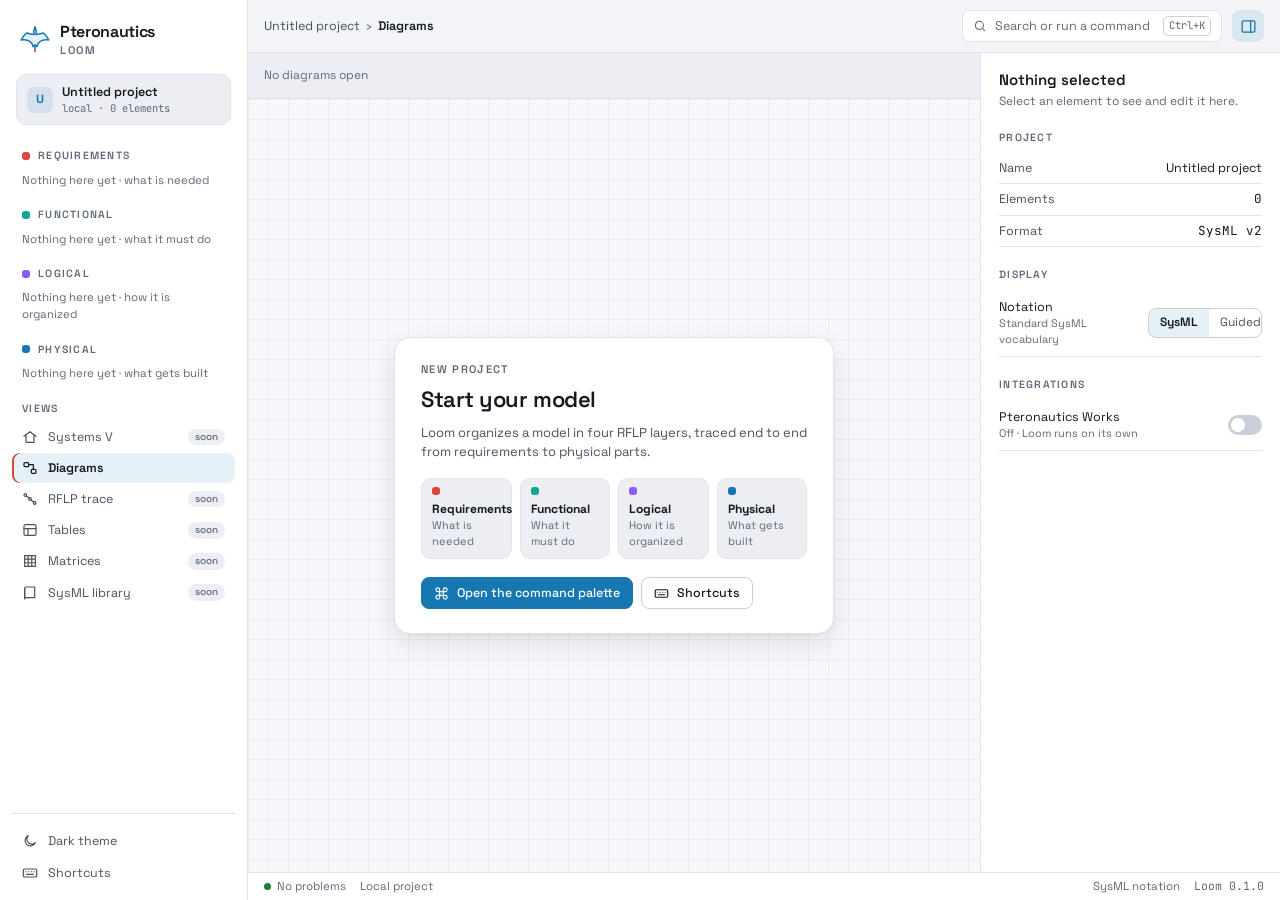
==== index.html @ c097aca3 "Start Pteronautics Loom: app shell, command palette, settings and tests The skeleton of the systems " ====
<!doctype html>
<html lang="en">
<head>
<meta charset="utf-8">
<meta name="viewport" content="width=device-width, initial-scale=1">
<title>Pteronautics Loom</title>
<meta name="description" content="Pteronautics Loom: model-based systems engineering with SysML, in the browser.">
<meta name="theme-color" content="#0b0d11" media="(prefers-color-scheme: dark)">
<meta name="theme-color" content="#f2f4f7" media="(prefers-color-scheme: light)">
<link rel="icon" href="assets/favicon.svg" type="image/svg+xml">
<link rel="preload" href="assets/fonts/SpaceGrotesk.woff2" as="font" type="font/woff2" crossorigin>
<link rel="stylesheet" href="css/loom.css">
<script>try { var t = localStorage.getItem('loom-theme'); if (t) document.documentElement.dataset.theme = t; } catch (e) { }</script>
</head>
<body>
<div id="app"></div>
<noscript>Pteronautics Loom needs JavaScript. Run <code>python3 serve.py</code> and open http://localhost:8800.</noscript>
<script type="module" src="src/app.js"></script>
</body>
</html>
---- css/loom.css ----
/* Pteronautics Loom — design tokens shared with Pteronautics Atlas and Works (copied from Works css/works.css), then the Loom layout */
/* Fonts are bundled so the app works offline (SIL Open Font License, see assets/fonts/) */
@font-face { font-family: "Space Grotesk"; font-style: normal; font-display: swap; font-weight: 300 700; src: url(../assets/fonts/SpaceGrotesk.woff2) format("woff2-variations"); unicode-range: U+0000-00FF,U+0131,U+0152-0153,U+02BB-02BC,U+02C6,U+02DA,U+02DC,U+0304,U+0308,U+0329,U+2000-206F,U+2074,U+20AC,U+2122,U+2191,U+2193,U+2212,U+2215,U+FEFF,U+FFFD; }
@font-face { font-family: "JetBrains Mono"; font-style: normal; font-display: swap; font-weight: 100 800; src: url(../assets/fonts/JetBrainsMono.woff2) format("woff2-variations"); unicode-range: U+0000-00FF,U+0131,U+0152-0153,U+02BB-02BC,U+02C6,U+02DA,U+02DC,U+0304,U+0308,U+0329,U+2000-206F,U+2074,U+20AC,U+2122,U+2191,U+2193,U+2212,U+2215,U+FEFF,U+FFFD; }
@font-face { font-family: "JetBrains Mono"; font-style: normal; font-display: swap; font-weight: 100 800; src: url(../assets/fonts/JetBrainsMono-greek.woff2) format("woff2-variations"); unicode-range: U+0370-0377,U+037A-037F,U+0384-038A,U+038C,U+038E-03A1,U+03A3-03FF; }
:root {
  --bg: #f2f4f7;
  --bg-elev: #ffffff;
  --bg-sunk: #eceef3;
  --stage: #f7f8fb;
  --border: #e0e4ea;
  --border-strong: #c9cfd9;
  --text: #141820;
  --text-2: #4a5261;
  --text-3: #7a8392;
  --accent: #1677b3;
  --on-accent: #ffffff;
  --accent-soft: rgba(22, 119, 179, 0.11);
  --hl: #d9483b;
  --hl-soft: rgba(217, 72, 59, 0.11);
  --glow: rgba(22, 119, 179, 0.10);
  --upper: #1677b3;
  --lower: #d9483b;
  --wake: #6b7280;
  --good: #1a7f37;
  --warn: #b26a00;
  --bad: #cf222e;
  --lam: #12a594;
  --turb: #8b5cf6;
  --sep: #c2255c;
  --shadow: 0 1px 2px rgba(16, 24, 40, .05), 0 2px 6px rgba(16, 24, 40, .06);
  --shadow-lg: 0 1px 2px rgba(16, 24, 40, .05), 0 10px 28px rgba(16, 24, 40, .10);
  --radius: 12px;
  --radius-sm: 8px;
  --font: "Space Grotesk", Inter, ui-sans-serif, system-ui, -apple-system, "Segoe UI", Roboto, "Helvetica Neue", Arial, sans-serif;
  --mono: "JetBrains Mono", ui-monospace, "SF Mono", Menlo, Consolas, monospace;
  color-scheme: light;
}
@media (prefers-color-scheme: dark) {
  :root:not([data-theme="light"]) {
    --bg: #0b0d11; --bg-elev: #151920; --bg-sunk: #0f1218; --stage: #0a0c10;
    --border: #232934; --border-strong: #343b47;
    --text: #e7eaef; --text-2: #a9b1bf; --text-3: #737d8c;
    --accent: #3aa0d8; --accent-soft: rgba(58, 160, 216, 0.15); --on-accent: #ffffff;
    --hl: #ff7a6b; --hl-soft: rgba(255, 122, 107, 0.13); --glow: rgba(58, 160, 216, 0.14);
    --upper: #3aa0d8; --lower: #ff7a6b; --wake: #8b93a1;
    --good: #3fb950; --warn: #e3a008; --bad: #f85149;
    --lam: #2dd4bf; --turb: #a78bfa; --sep: #ff5c93;
    --shadow: 0 1px 2px rgba(0, 0, 0, .35), 0 0 0 1px rgba(255, 255, 255, .015);
    --shadow-lg: 0 1px 2px rgba(0, 0, 0, .4), 0 12px 32px rgba(0, 0, 0, .45);
    color-scheme: dark;
  }
}
:root[data-theme="dark"] {
  --bg: #0b0d11; --bg-elev: #151920; --bg-sunk: #0f1218; --stage: #0a0c10;
  --border: #232934; --border-strong: #343b47;
  --text: #e7eaef; --text-2: #a9b1bf; --text-3: #737d8c;
  --accent: #3aa0d8; --accent-soft: rgba(58, 160, 216, 0.15); --on-accent: #ffffff;
  --hl: #ff7a6b; --hl-soft: rgba(255, 122, 107, 0.13); --glow: rgba(58, 160, 216, 0.14);
  --upper: #3aa0d8; --lower: #ff7a6b; --wake: #8b93a1;
  --good: #3fb950; --warn: #e3a008; --bad: #f85149;
  --lam: #2dd4bf; --turb: #a78bfa; --sep: #ff5c93;
  --shadow: 0 1px 2px rgba(0, 0, 0, .35), 0 0 0 1px rgba(255, 255, 255, .015);
  --shadow-lg: 0 1px 2px rgba(0, 0, 0, .4), 0 12px 32px rgba(0, 0, 0, .45);
  color-scheme: dark;
}

* { box-sizing: border-box; }
html, body { height: 100%; margin: 0; }
body { background: var(--bg); color: var(--text); font: 13px/1.45 var(--font); -webkit-font-smoothing: antialiased; }
button, input, select { font: inherit; color: inherit; }
a { color: var(--accent); text-decoration: none; }
h1, h2, h3, h4 { margin: 0; font-weight: 600; letter-spacing: -0.01em; }
.mono { font-family: var(--mono); font-variant-numeric: tabular-nums; }
.muted { color: var(--text-3); }
.dim { color: var(--text-2); }
.good { color: var(--good); } .warn { color: var(--warn); } .bad { color: var(--bad); }
:root[data-resolved-theme="dark"] { --sidebar: #0f1218; }
:root { --sidebar: var(--bg-elev); }

/* Loom keeps the family tokens but darkens the faintest text so 11–12px labels pass WCAG AA (4.5:1). */
:root { --text-3: #5f6878; }
:root[data-resolved-theme="dark"] { --text-3: #8a94a3; }
@media (prefers-color-scheme: dark) { :root:not([data-theme="light"]) { --text-3: #8a94a3; } }
:root[data-theme="dark"] { --text-3: #8a94a3; }

/* RFLP layer colors (requirements, functional, logical, physical) */
:root { --layer-r: var(--hl); --layer-f: var(--lam); --layer-l: var(--turb); --layer-p: var(--accent); }

/* ---------- brand (same mark and lockup as Atlas and Works, product name LOOM) ---------- */
.brand { display: flex; align-items: center; gap: 10px; padding: 4px 8px 14px; color: var(--text); }
.brand-mark { width: 30px; height: 30px; display: block; flex: none; }
.brand-mark svg { display: block; width: 100%; height: 100%; overflow: visible; }
.brand-mark .bm-fill { fill: var(--accent-soft); }
.brand-mark .bm-line { fill: none; stroke: var(--accent); stroke-width: 5; stroke-linejoin: round; stroke-linecap: round; }
.brand-mark .bm-flame { fill: var(--hl); }
.brand-name { font-weight: 650; font-size: 16px; letter-spacing: -0.02em; }
.brand-sub { font-size: 11px; color: var(--text-3); }
.brand-product { font-weight: 600; letter-spacing: .14em; text-transform: uppercase; }

/* ---------- controls ---------- */
:focus-visible { outline: 2px solid var(--accent); outline-offset: 2px; }
.btn { display: inline-flex; align-items: center; gap: 8px; height: 32px; padding: 0 12px; border-radius: var(--radius-sm); border: 1px solid var(--border-strong); background: var(--bg-elev); color: var(--text); font-weight: 500; font-size: 12.5px; cursor: pointer; white-space: nowrap; }
.btn:hover { border-color: var(--accent); }
.btn.primary { background: var(--accent); border-color: var(--accent); color: var(--on-accent); }
.btn svg { width: 15px; height: 15px; }
.icon-btn { width: 32px; height: 32px; display: inline-flex; align-items: center; justify-content: center; border-radius: var(--radius-sm); border: 1px solid transparent; background: none; color: var(--text-2); cursor: pointer; flex: none; }
.icon-btn:hover { color: var(--text); background: var(--bg-sunk); }
.icon-btn.on { color: var(--accent); background: var(--accent-soft); }
.icon-btn svg { width: 17px; height: 17px; }
.kbd { font-family: var(--mono); font-size: 10.5px; border: 1px solid var(--border-strong); border-radius: 5px; padding: 1px 5px; color: var(--text-3); white-space: nowrap; }
.pill { display: inline-flex; align-items: center; gap: 6px; height: 22px; padding: 0 9px; border-radius: 99px; font-size: 11px; font-weight: 500; white-space: nowrap; background: var(--bg-sunk); color: var(--text-2); }
.pill.good { background: color-mix(in srgb, var(--good) 14%, transparent); color: var(--good); }
.pill.accent { background: var(--accent-soft); color: var(--accent); }
.seg { display: inline-flex; border: 1px solid var(--border-strong); border-radius: var(--radius-sm); overflow: hidden; }
.seg button { height: 28px; padding: 0 11px; border: 0; background: none; color: var(--text-2); font-size: 12px; cursor: pointer; }
.seg button[aria-pressed="true"] { background: var(--accent-soft); color: var(--text); font-weight: 600; }
.switch { width: 34px; height: 20px; border-radius: 99px; border: 0; background: var(--border-strong); position: relative; cursor: pointer; flex: none; padding: 0; transition: background .15s; }
.switch::after { content: ""; position: absolute; top: 3px; left: 3px; width: 14px; height: 14px; border-radius: 99px; background: #fff; transition: left .15s; }
.switch[aria-checked="true"] { background: var(--accent); }
.switch[aria-checked="true"]::after { left: 17px; }
.toast { position: fixed; bottom: 40px; left: 50%; transform: translateX(-50%); background: var(--bg-elev); border: 1px solid var(--border-strong); box-shadow: var(--shadow-lg); padding: 9px 14px; border-radius: 10px; font-size: 12.5px; z-index: 50; }
.toast.err { border-color: var(--bad); }

/* ---------- shell ---------- */
.shell { display: grid; grid-template-columns: 248px minmax(0, 1fr) 300px; grid-template-rows: auto minmax(0, 1fr) auto; grid-template-areas: "side top top" "side main insp" "side status status"; height: 100vh; }
.shell.no-insp { grid-template-columns: 248px minmax(0, 1fr) 0; }
.shell.no-insp .inspector { display: none; }
.sidebar { grid-area: side; background: var(--sidebar); border-right: 1px solid var(--border); display: flex; flex-direction: column; padding: 16px 12px 12px; gap: 1px; overflow-y: auto; scrollbar-width: thin; min-height: 0; }
.project { display: flex; align-items: center; gap: 9px; margin: 0 4px 8px; padding: 8px 10px; border: 1px solid var(--border); border-radius: 10px; background: var(--bg-sunk); }
.project .avatar { width: 26px; height: 26px; border-radius: 7px; background: var(--accent-soft); color: var(--accent); display: flex; align-items: center; justify-content: center; font-weight: 700; font-size: 12px; flex: none; }
.project b { display: block; font-size: 12.5px; font-weight: 600; }
.project span { display: block; font-family: var(--mono); font-size: 10.5px; color: var(--text-3); }
.nav-group { font-size: 10.5px; font-weight: 600; text-transform: uppercase; letter-spacing: .12em; color: var(--text-3); padding: 14px 10px 5px; display: flex; align-items: center; gap: 8px; }
.nav-group .dot { width: 8px; height: 8px; border-radius: 3px; }
.nav-item { display: flex; align-items: center; gap: 10px; padding: 6px 10px; border-radius: var(--radius-sm); color: var(--text-2); border: 0; background: none; width: 100%; text-align: left; cursor: pointer; white-space: nowrap; font-size: 12.5px; }
.nav-item:hover { background: var(--bg-sunk); color: var(--text); }
.nav-item.active { background: var(--accent-soft); color: var(--text); font-weight: 600; box-shadow: inset 2px 0 0 var(--hl); }
.nav-item svg { flex: none; width: 16px; height: 16px; }
.nav-item .soon { margin-left: auto; font-size: 10px; color: var(--text-3); background: var(--bg-sunk); border-radius: 99px; padding: 1px 7px; font-weight: 500; }
.nav-item.planned { cursor: default; }
.nav-item.planned:hover { background: none; color: var(--text-2); }
.tree-empty { font-size: 11.5px; color: var(--text-3); padding: 2px 10px 4px; }
.sidebar-foot { margin-top: auto; padding-top: 12px; display: flex; flex-direction: column; gap: 2px; border-top: 1px solid var(--border); }

.topbar { grid-area: top; display: flex; flex-wrap: wrap; align-items: center; gap: 10px; padding: 10px 16px; border-bottom: 1px solid var(--border); background: var(--bg); min-width: 0; }
.crumbs { display: flex; align-items: center; gap: 6px; font-size: 12.5px; color: var(--text-2); flex-wrap: wrap; min-width: 0; }
.crumbs b { color: var(--text); font-weight: 600; }
.crumbs .sep { color: var(--text-3); }
.palette-trigger { display: flex; align-items: center; gap: 8px; height: 32px; padding: 0 10px; border: 1px solid var(--border); border-radius: var(--radius-sm); background: var(--bg-elev); color: var(--text-3); min-width: 260px; cursor: pointer; font-size: 12.5px; }
.palette-trigger:hover { border-color: var(--border-strong); color: var(--text-2); }
.palette-trigger svg { width: 14px; height: 14px; }
.palette-trigger .kbd { margin-left: auto; }

.main { grid-area: main; display: flex; flex-direction: column; min-width: 0; min-height: 0; }
.tabbar { display: flex; align-items: center; gap: 4px; padding: 7px 16px; border-bottom: 1px solid var(--border); background: var(--bg-sunk); min-height: 46px; }
.tabbar .hint { font-size: 12px; color: var(--text-3); }
.stage { flex: 1; min-height: 0; position: relative; overflow: hidden; background-color: var(--stage); background-image: linear-gradient(color-mix(in srgb, var(--border) 55%, transparent) 1px, transparent 1px), linear-gradient(90deg, color-mix(in srgb, var(--border) 55%, transparent) 1px, transparent 1px); background-size: 20px 20px, 20px 20px; }
:root[data-resolved-theme="dark"] .stage { background-image: linear-gradient(#141821 1px, transparent 1px), linear-gradient(90deg, #141821 1px, transparent 1px); }
.empty { position: absolute; inset: 0; display: flex; align-items: center; justify-content: center; padding: 24px; }
.empty-card { max-width: 440px; background: var(--bg-elev); border: 1px solid var(--border); border-radius: 16px; box-shadow: var(--shadow-lg); padding: 24px 26px; }
.empty-card .eyebrow { font-size: 11px; color: var(--text-3); letter-spacing: .12em; text-transform: uppercase; font-weight: 600; }
.empty-card h2 { font-size: 22px; letter-spacing: -0.02em; margin-top: 6px; }
.empty-card p { color: var(--text-2); margin: 8px 0 0; }
.layers { display: grid; grid-template-columns: repeat(4, minmax(0, 1fr)); gap: 8px; margin-top: 16px; }
.layer { border: 1px solid var(--border); border-radius: 10px; padding: 8px 10px; background: var(--bg-sunk); }
.layer i { display: block; width: 8px; height: 8px; border-radius: 3px; margin-bottom: 6px; }
.layer b { display: block; font-size: 12px; }
.layer span { display: block; font-size: 11px; color: var(--text-3); }
.empty-card .row { display: flex; flex-wrap: wrap; gap: 8px; margin-top: 18px; }

.inspector { grid-area: insp; background: var(--bg-elev); border-left: 1px solid var(--border); padding: 16px 18px 24px; overflow-y: auto; scrollbar-width: thin; min-height: 0; }
.insp-title { font-size: 15px; font-weight: 600; }
.insp-sub { font-size: 12px; color: var(--text-3); margin-top: 2px; }
.sec { font-size: 10.5px; font-weight: 600; text-transform: uppercase; letter-spacing: .12em; color: var(--text-3); margin: 20px 0 8px; }
.opt { display: flex; align-items: center; justify-content: space-between; gap: 12px; padding: 8px 0; border-bottom: 1px solid var(--border); font-size: 12.5px; }
.opt small { display: block; font-size: 11px; color: var(--text-3); }
.kv { display: flex; justify-content: space-between; gap: 12px; padding: 6px 0; border-bottom: 1px solid var(--border); font-size: 12.5px; }
.kv span:first-child { color: var(--text-2); }

.statusbar { grid-area: status; display: flex; flex-wrap: wrap; align-items: center; gap: 14px; padding: 5px 16px; border-top: 1px solid var(--border); background: var(--bg-elev); font-size: 11.5px; color: var(--text-3); }
.statusbar .ok-dot { width: 7px; height: 7px; border-radius: 99px; background: var(--good); display: inline-block; margin-right: 6px; }
.statusbar .grow { flex: 1; }

/* ---------- command palette ---------- */
.palette-back { position: fixed; inset: 0; background: rgba(5, 8, 12, .45); display: flex; justify-content: center; align-items: flex-start; padding: 12vh 16px 16px; z-index: 40; }
.palette { width: 600px; max-width: 100%; background: var(--bg-elev); border: 1px solid var(--border-strong); border-radius: 14px; box-shadow: var(--shadow-lg); overflow: hidden; }
.palette-input { display: flex; align-items: center; gap: 10px; padding: 0 14px; border-bottom: 1px solid var(--border); }
.palette-input svg { width: 16px; height: 16px; color: var(--text-3); flex: none; }
.palette-input input { flex: 1; height: 48px; border: 0; background: none; outline: none; font-size: 15px; }
.palette-list { max-height: 360px; overflow-y: auto; padding: 6px; margin: 0; list-style: none; }
.palette-item { display: flex; align-items: center; gap: 10px; padding: 8px 10px; border-radius: 8px; cursor: pointer; font-size: 13px; }
.palette-item[aria-selected="true"] { background: var(--accent-soft); }
.palette-item .grp { font-size: 11px; color: var(--text-3); min-width: 74px; }
.palette-item mark { background: none; color: var(--accent); font-weight: 600; }
.palette-item .kbd { margin-left: auto; }
.palette-item.disabled { opacity: .55; }
.palette-empty { padding: 18px; text-align: center; color: var(--text-3); font-size: 12.5px; }
.palette-foot { display: flex; gap: 14px; padding: 8px 14px; border-top: 1px solid var(--border); font-size: 11px; color: var(--text-3); }

/* ---------- narrow screens: stack the panels ---------- */
@media (max-width: 900px) {
  .shell, .shell.no-insp { display: flex; flex-direction: column; height: auto; min-height: 100vh; }
  .sidebar { max-height: none; }
  .stage { min-height: 420px; }
  .topbar { order: 0; } .main { order: 1; } .inspector { order: 2; border-left: 0; border-top: 1px solid var(--border); } .sidebar { order: 3; border-right: 0; border-top: 1px solid var(--border); } .statusbar { order: 4; }
  .palette-trigger { min-width: 0; flex: 1 1 160px; white-space: nowrap; overflow: hidden; }
  .palette-trigger .kbd { display: none; }
  .layers { grid-template-columns: repeat(2, minmax(0, 1fr)); }
}
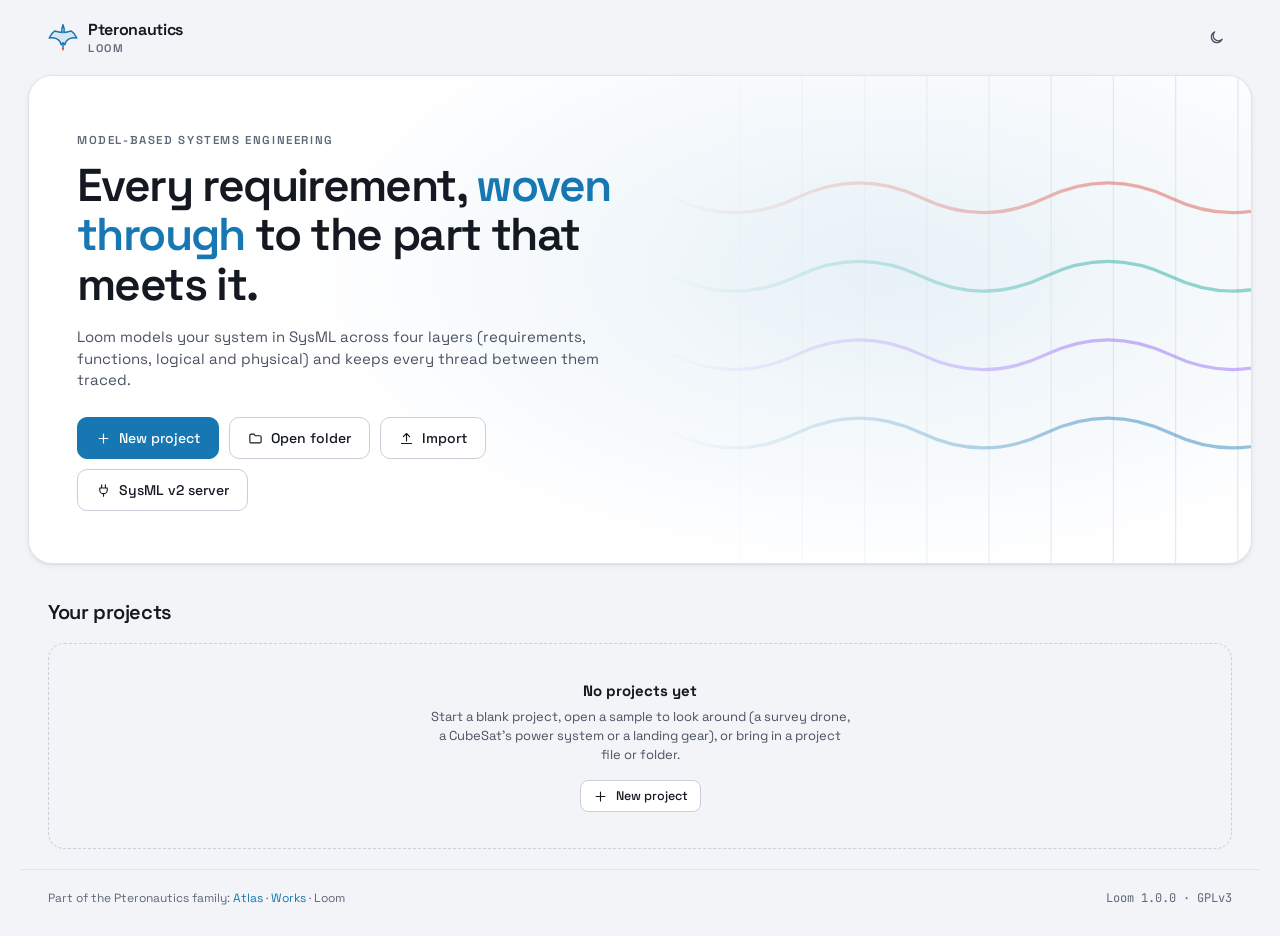
==== commit 292d52ac: "Add the offline installable app, desktop builds, the validation worker, two new samples and docs (M1" ====
--- a/index.html
+++ b/index.html
@@ -8,6 +8,10 @@
 <meta name="theme-color" content="#0b0d11" media="(prefers-color-scheme: dark)">
 <meta name="theme-color" content="#f2f4f7" media="(prefers-color-scheme: light)">
 <link rel="icon" href="assets/favicon.svg" type="image/svg+xml">
+<link rel="apple-touch-icon" href="assets/apple-touch-icon.png">
+<link rel="manifest" href="manifest.webmanifest">
+<meta name="apple-mobile-web-app-title" content="Loom">
+<meta name="mobile-web-app-capable" content="yes">
 <link rel="preload" href="assets/fonts/SpaceGrotesk.woff2" as="font" type="font/woff2" crossorigin>
 <link rel="stylesheet" href="css/loom.css">
 <script>try { var t = localStorage.getItem('loom-theme'); if (t) document.documentElement.dataset.theme = t; } catch (e) { }</script>
--- a/css/loom.css
+++ b/css/loom.css
@@ -68,7 +68,7 @@
 * { box-sizing: border-box; }
 html, body { height: 100%; margin: 0; }
 body { background: var(--bg); color: var(--text); font: 13px/1.45 var(--font); -webkit-font-smoothing: antialiased; }
-button, input, select { font: inherit; color: inherit; }
+button, input, select, textarea { font: inherit; color: inherit; }
 a { color: var(--accent); text-decoration: none; }
 h1, h2, h3, h4 { margin: 0; font-weight: 600; letter-spacing: -0.01em; }
 .mono { font-family: var(--mono); font-variant-numeric: tabular-nums; }
@@ -157,17 +157,6 @@
 .tabbar .hint { font-size: 12px; color: var(--text-3); }
 .stage { flex: 1; min-height: 0; position: relative; overflow: hidden; background-color: var(--stage); background-image: linear-gradient(color-mix(in srgb, var(--border) 55%, transparent) 1px, transparent 1px), linear-gradient(90deg, color-mix(in srgb, var(--border) 55%, transparent) 1px, transparent 1px); background-size: 20px 20px, 20px 20px; }
 :root[data-resolved-theme="dark"] .stage { background-image: linear-gradient(#141821 1px, transparent 1px), linear-gradient(90deg, #141821 1px, transparent 1px); }
-.empty { position: absolute; inset: 0; display: flex; align-items: center; justify-content: center; padding: 24px; }
-.empty-card { max-width: 440px; background: var(--bg-elev); border: 1px solid var(--border); border-radius: 16px; box-shadow: var(--shadow-lg); padding: 24px 26px; }
-.empty-card .eyebrow { font-size: 11px; color: var(--text-3); letter-spacing: .12em; text-transform: uppercase; font-weight: 600; }
-.empty-card h2 { font-size: 22px; letter-spacing: -0.02em; margin-top: 6px; }
-.empty-card p { color: var(--text-2); margin: 8px 0 0; }
-.layers { display: grid; grid-template-columns: repeat(4, minmax(0, 1fr)); gap: 8px; margin-top: 16px; }
-.layer { border: 1px solid var(--border); border-radius: 10px; padding: 8px 10px; background: var(--bg-sunk); }
-.layer i { display: block; width: 8px; height: 8px; border-radius: 3px; margin-bottom: 6px; }
-.layer b { display: block; font-size: 12px; }
-.layer span { display: block; font-size: 11px; color: var(--text-3); }
-.empty-card .row { display: flex; flex-wrap: wrap; gap: 8px; margin-top: 18px; }
 
 .inspector { grid-area: insp; background: var(--bg-elev); border-left: 1px solid var(--border); padding: 16px 18px 24px; overflow-y: auto; scrollbar-width: thin; min-height: 0; }
 .insp-title { font-size: 15px; font-weight: 600; }
@@ -204,7 +193,960 @@
   .sidebar { max-height: none; }
   .stage { min-height: 420px; }
   .topbar { order: 0; } .main { order: 1; } .inspector { order: 2; border-left: 0; border-top: 1px solid var(--border); } .sidebar { order: 3; border-right: 0; border-top: 1px solid var(--border); } .statusbar { order: 4; }
-  .palette-trigger { min-width: 0; flex: 1 1 160px; white-space: nowrap; overflow: hidden; }
+  .palette-trigger { min-width: 0; flex: 1 1 160px; }
   .palette-trigger .kbd { display: none; }
-  .layers { grid-template-columns: repeat(2, minmax(0, 1fr)); }
 }
+
+/* =====================================================================================
+   M1: Home, projects, dialogs, model browser, inspector, overview.
+   Text rule: every text container inside a box has min-width: 0 and either wraps
+   (overflow-wrap: anywhere) or truncates with an ellipsis and a title tooltip.
+   ===================================================================================== */
+.muted { color: var(--text-3); }
+.small { font-size: 12px; }
+.btn.sm { height: 28px; padding: 0 10px; font-size: 12px; gap: 6px; }
+.btn.sm svg { width: 13px; height: 13px; }
+.btn.lg { height: 42px; padding: 0 18px; font-size: 14px; border-radius: 10px; }
+.btn.danger { background: var(--bad); border-color: var(--bad); color: #fff; }
+.btn.danger-outline { color: var(--bad); }
+.btn.danger-outline:hover { border-color: var(--bad); }
+.btn:disabled, .icon-btn:disabled { opacity: .4; cursor: default; }
+.icon-btn:disabled:hover { background: none; color: var(--text-2); }
+.icon-btn.sm { width: 26px; height: 26px; }
+.icon-btn.sm svg { width: 13px; height: 13px; }
+.danger-text { color: var(--bad) !important; }
+.linkish { border: 0; background: none; padding: 0; color: var(--accent); cursor: pointer; font-size: 12px; text-align: left; overflow-wrap: anywhere; }
+.linkish:hover { text-decoration: underline; }
+.pill.warn-pill { background: color-mix(in srgb, var(--warn) 14%, transparent); color: var(--warn); white-space: normal; height: auto; padding: 3px 10px; }
+.nav-label { min-width: 0; overflow: hidden; text-overflow: ellipsis; }
+.nav-item { min-width: 0; }
+
+/* fields */
+.field-label { display: flex; flex-direction: column; gap: 5px; font-size: 12px; color: var(--text-2); margin-top: 12px; min-width: 0; }
+.field-label > small { font-size: 11px; color: var(--text-3); }
+.field { width: 100%; min-width: 0; box-sizing: border-box; height: 32px; padding: 0 10px; border: 1px solid var(--border-strong); border-radius: var(--radius-sm); background: var(--bg); color: var(--text); font-size: 13px; }
+textarea.field { height: auto; min-height: 64px; padding: 8px 10px; line-height: 1.45; resize: vertical; }
+select.field { padding-right: 6px; }
+.field:focus { border-color: var(--accent); outline: none; box-shadow: 0 0 0 3px var(--accent-soft); }
+.field-error { color: var(--bad); font-size: 12px; min-height: 0; }
+.field-error:empty { display: none; }
+.seg-full { display: flex; }
+.seg-full button { flex: 1; min-width: 0; white-space: nowrap; }
+
+/* dialogs */
+.dialog-back { position: fixed; inset: 0; background: rgba(5, 8, 12, .5); display: flex; align-items: center; justify-content: center; padding: 16px; z-index: 60; }
+.dialog { width: 460px; max-width: 100%; max-height: calc(100vh - 32px); overflow-y: auto; background: var(--bg-elev); border: 1px solid var(--border-strong); border-radius: 16px; box-shadow: var(--shadow-lg); padding: 20px 22px; box-sizing: border-box; }
+.dialog h2 { font-size: 18px; letter-spacing: -0.02em; overflow-wrap: anywhere; }
+.dialog-text { color: var(--text-2); margin: 10px 0 0; overflow-wrap: anywhere; }
+.dialog-actions { display: flex; justify-content: flex-end; gap: 8px; margin-top: 20px; flex-wrap: wrap; }
+.templates { display: grid; grid-template-columns: repeat(auto-fit, minmax(170px, 1fr)); gap: 8px; margin-top: 6px; }
+.template { display: flex; flex-direction: column; gap: 4px; text-align: left; padding: 12px 14px; border: 1px solid var(--border-strong); border-radius: 12px; background: var(--bg); cursor: pointer; min-width: 0; }
+.template b { font-size: 13px; overflow-wrap: anywhere; }
+.template span { font-size: 12px; color: var(--text-2); overflow-wrap: anywhere; }
+.template[aria-pressed="true"] { border-color: var(--accent); background: var(--accent-soft); }
+.shortcuts { display: flex; flex-direction: column; margin-top: 8px; }
+.shortcut { display: flex; justify-content: space-between; align-items: center; gap: 12px; padding: 8px 0; border-bottom: 1px solid var(--border); font-size: 13px; }
+.shortcut span:first-child { min-width: 0; overflow-wrap: anywhere; }
+
+/* popup menu */
+.popmenu { position: fixed; z-index: 70; min-width: 200px; max-width: min(320px, calc(100vw - 16px)); max-height: 60vh; overflow-y: auto; background: var(--bg-elev); border: 1px solid var(--border-strong); border-radius: 12px; box-shadow: var(--shadow-lg); padding: 6px; }
+.popmenu-title { font-size: 10.5px; font-weight: 600; text-transform: uppercase; letter-spacing: .1em; color: var(--text-3); padding: 6px 10px 4px; overflow: hidden; text-overflow: ellipsis; white-space: nowrap; }
+.popmenu button { display: flex; align-items: center; gap: 10px; width: 100%; padding: 7px 10px; border: 0; border-radius: 8px; background: none; text-align: left; cursor: pointer; font-size: 13px; }
+.popmenu button:hover, .popmenu button:focus-visible { background: var(--accent-soft); outline: none; }
+.popmenu-label { flex: 1; min-width: 0; overflow-wrap: anywhere; }
+.popmenu-hint { font-family: var(--mono); font-size: 10.5px; color: var(--text-3); }
+.popmenu-sep { height: 1px; background: var(--border); margin: 4px 6px; }
+
+/* ---------- Home ---------- */
+.home { min-height: 100vh; display: flex; flex-direction: column; }
+.home-top { display: flex; align-items: center; gap: 12px; padding: 14px 28px 0; max-width: 1240px; width: 100%; margin: 0 auto; box-sizing: border-box; }
+.home-top .brand { padding: 4px 0; }
+.hero { position: relative; overflow: hidden; margin: 14px auto 0; max-width: 1240px; width: calc(100% - 56px); border-radius: 24px; border: 1px solid var(--border); background: radial-gradient(ellipse 70% 90% at 70% 40%, var(--glow), transparent 70%), var(--bg-elev); box-shadow: var(--shadow); }
+.weave { position: absolute; inset: 0; width: 100%; height: 100%; opacity: .8; -webkit-mask-image: linear-gradient(90deg, transparent 0%, transparent 52%, #000 88%); mask-image: linear-gradient(90deg, transparent 0%, transparent 52%, #000 88%); }
+.weave .warp { stroke: var(--border); stroke-width: 1; }
+.weave .weft { fill: none; stroke-width: 2.4; stroke-linecap: round; stroke-dasharray: 1600; stroke-dashoffset: 1600; animation: weave-in 2.4s cubic-bezier(.2, .7, .2, 1) forwards, weave-glow 8s ease-in-out 2.4s infinite; opacity: .55; }
+@keyframes weave-in { to { stroke-dashoffset: 0; } }
+@keyframes weave-glow { 0%, 100% { opacity: .55; } 50% { opacity: .9; } }
+@media (prefers-reduced-motion: reduce) { .weave .weft { animation: none; stroke-dashoffset: 0; } }
+.hero-inner { position: relative; padding: 56px 48px 52px; max-width: 640px; }
+.eyebrow { font-size: 11.5px; color: var(--text-3); letter-spacing: .14em; text-transform: uppercase; font-weight: 600; }
+.hero-title { margin-top: 12px; font-size: clamp(30px, 4.4vw, 46px); line-height: 1.08; font-weight: 600; letter-spacing: -0.035em; overflow-wrap: anywhere; }
+.hero-title em { font-style: normal; color: var(--accent); }
+.hero-sub { margin: 16px 0 0; font-size: 15px; color: var(--text-2); max-width: 560px; }
+.hero-actions { display: flex; flex-wrap: wrap; gap: 10px; margin-top: 26px; }
+.projects { max-width: 1240px; width: 100%; margin: 0 auto; padding: 34px 28px 20px; box-sizing: border-box; flex: 1; }
+.projects-head { display: flex; flex-wrap: wrap; align-items: baseline; gap: 12px; margin-bottom: 16px; }
+.projects-head h2 { font-size: 20px; letter-spacing: -0.02em; }
+.pgrid { display: grid; grid-template-columns: repeat(auto-fill, minmax(280px, 1fr)); gap: 16px; }
+.pcard { position: relative; background: var(--bg-elev); border: 1px solid var(--border); border-radius: 16px; box-shadow: var(--shadow); transition: border-color .15s, transform .15s; min-width: 0; }
+.pcard:hover { border-color: var(--accent); }
+.pcard-open { display: block; width: 100%; padding: 0; border: 0; background: none; text-align: left; cursor: pointer; border-radius: 16px; overflow: hidden; }
+.pcard-stage { padding: 18px 18px 14px; border-bottom: 1px solid var(--border); background-color: var(--stage); background-image: linear-gradient(color-mix(in srgb, var(--border) 55%, transparent) 1px, transparent 1px), linear-gradient(90deg, color-mix(in srgb, var(--border) 55%, transparent) 1px, transparent 1px); background-size: 20px 20px, 20px 20px; }
+:root[data-resolved-theme="dark"] .pcard-stage { background-image: linear-gradient(#141821 1px, transparent 1px), linear-gradient(90deg, #141821 1px, transparent 1px); }
+.pcard-bars { display: flex; flex-direction: column; gap: 7px; }
+.pcard-bar { display: grid; grid-template-columns: 96px minmax(0, 1fr) 28px; align-items: center; gap: 10px; font-size: 11.5px; color: var(--text-2); }
+.pcard-bar-label { min-width: 0; overflow: hidden; text-overflow: ellipsis; white-space: nowrap; }
+.pcard-bar-track { height: 6px; border-radius: 3px; background: var(--border); overflow: hidden; }
+.pcard-bar-track i { display: block; height: 100%; border-radius: 3px; min-width: 0; }
+.pcard-bar-n { text-align: right; color: var(--text-3); }
+.pcard-body { padding: 14px 52px 16px 18px; min-width: 0; }
+.pcard-title { font-size: 16px; font-weight: 600; overflow: hidden; text-overflow: ellipsis; white-space: nowrap; }
+.pcard-meta { display: flex; flex-wrap: wrap; gap: 4px 12px; margin-top: 4px; font-size: 12px; color: var(--text-3); }
+.card-more { position: absolute; right: 10px; bottom: 14px; }
+.card-menu { position: absolute; right: 10px; bottom: 50px; z-index: 5; min-width: 190px; background: var(--bg-elev); border: 1px solid var(--border-strong); border-radius: 12px; box-shadow: var(--shadow-lg); padding: 6px; }
+.card-menu button { display: block; width: 100%; padding: 7px 10px; border: 0; border-radius: 8px; background: none; text-align: left; cursor: pointer; font-size: 13px; }
+.card-menu button:hover, .card-menu button:focus-visible { background: var(--accent-soft); outline: none; }
+.pempty { border: 1px dashed var(--border-strong); border-radius: 16px; padding: 36px 24px; text-align: center; color: var(--text-2); }
+.pempty b { display: block; color: var(--text); font-size: 15px; }
+.pempty p { margin: 6px auto 16px; max-width: 420px; }
+.home-foot { max-width: 1240px; width: 100%; margin: 0 auto; padding: 20px 28px 28px; box-sizing: border-box; display: flex; flex-wrap: wrap; justify-content: space-between; gap: 10px; font-size: 12px; color: var(--text-3); border-top: 1px solid var(--border); }
+
+/* ---------- workspace additions ---------- */
+.crumbs { min-width: 0; flex-wrap: nowrap; }
+.crumb-link { color: var(--text-2); white-space: nowrap; }
+.crumb-link:hover { color: var(--text); }
+.crumb-current { min-width: 0; overflow: hidden; text-overflow: ellipsis; white-space: nowrap; max-width: 40vw; }
+.undo-group { display: flex; gap: 2px; }
+.pt-label { min-width: 0; overflow: hidden; text-overflow: ellipsis; white-space: nowrap; }
+.tab { display: inline-flex; align-items: center; gap: 7px; height: 30px; padding: 0 12px; border-radius: 8px; color: var(--text-2); font-size: 12.5px; white-space: nowrap; }
+.tab svg { width: 14px; height: 14px; }
+.tab.on { background: var(--bg-elev); border: 1px solid var(--border); color: var(--text); font-weight: 600; }
+.save-state.saving .ok-dot { background: var(--warn); }
+.save-state.error .ok-dot { background: var(--bad); }
+
+/* model browser */
+.tree { display: flex; flex-direction: column; gap: 1px; padding-bottom: 6px; }
+.ti { --depth: 0; position: relative; display: flex; align-items: center; gap: 6px; min-height: 28px; padding: 2px 6px 2px calc(4px + var(--depth) * 14px); border-radius: 7px; color: var(--text-2); font-size: 12.5px; cursor: pointer; user-select: none; min-width: 0; }
+.ti:hover { background: var(--bg-sunk); color: var(--text); }
+.ti:focus-visible { outline: 2px solid var(--accent); outline-offset: -2px; }
+.ti.sel { background: var(--accent-soft); color: var(--text); }
+.ti.sel::before { content: ""; position: absolute; left: 0; top: 4px; bottom: 4px; width: 2px; border-radius: 2px; background: var(--hl); }
+.ti-layer { font-weight: 600; color: var(--text); margin-top: 6px; }
+.ti-layer .ti-name { font-size: 11px; text-transform: uppercase; letter-spacing: .1em; color: var(--text-3); }
+.ti-layer.sel .ti-name { color: var(--text); }
+.twisty { width: 16px; height: 16px; flex: none; display: inline-flex; align-items: center; justify-content: center; color: var(--text-3); border-radius: 4px; }
+.twisty:hover { color: var(--text); background: var(--border); }
+.twisty.none { visibility: hidden; }
+.twisty svg { width: 12px; height: 12px; }
+.layer-dot { width: 8px; height: 8px; border-radius: 3px; flex: none; }
+.kbadge { flex: none; font-family: var(--mono); font-size: 9.5px; font-weight: 600; padding: 1px 4px; border-radius: 4px; background: color-mix(in srgb, currentColor 13%, transparent); letter-spacing: .02em; }
+.ti-name { flex: 1; min-width: 0; overflow: hidden; text-overflow: ellipsis; white-space: nowrap; }
+.ti-count { font-size: 10.5px; color: var(--text-3); flex: none; }
+.ti-add { flex: none; width: 22px; height: 22px; display: inline-flex; align-items: center; justify-content: center; border: 0; border-radius: 6px; background: none; color: var(--text-3); cursor: pointer; opacity: 0; }
+.ti:hover .ti-add, .ti.sel .ti-add, .ti-layer .ti-add { opacity: 1; }
+.ti-add:hover { background: var(--border); color: var(--text); }
+.ti-add svg { width: 13px; height: 13px; }
+.ti-input { flex: 1; min-width: 0; height: 24px; padding: 0 6px; border: 1px solid var(--accent); border-radius: 5px; background: var(--bg); font-size: 12.5px; outline: none; box-shadow: 0 0 0 3px var(--accent-soft); }
+.ti.dragging { opacity: .45; }
+.ti.drop-ok { background: var(--accent-soft); box-shadow: inset 0 0 0 1.5px var(--accent); }
+.ti.drop-no { cursor: not-allowed; }
+
+/* inspector */
+.insp-pills { display: flex; flex-wrap: wrap; gap: 6px; }
+.insp-path { display: flex; flex-wrap: wrap; align-items: center; gap: 4px; margin-top: 10px; font-size: 12px; min-width: 0; }
+.insp-path .sep { color: var(--text-3); }
+.insp-title { overflow-wrap: anywhere; }
+.inspector h2.insp-title { margin-top: 10px; font-size: 18px; }
+.help { margin: 10px 0 0; font-size: 12px; color: var(--text-3); line-height: 1.5; }
+.inspector .opt { margin-top: 8px; }
+.inspector .opt > span { min-width: 0; }
+.rels { display: flex; flex-direction: column; gap: 4px; }
+.rel { display: grid; grid-template-columns: 8px auto minmax(0, 1fr) auto; align-items: center; gap: 8px; padding: 4px 4px 4px 8px; border: 1px solid var(--border); border-radius: 8px; background: var(--bg-sunk); font-size: 12px; }
+.rel-dot { width: 8px; height: 8px; border-radius: 3px; }
+.rel-verb { font-size: 10.5px; color: var(--text-3); white-space: nowrap; }
+.rel-name { min-width: 0; border: 0; background: none; padding: 0; color: var(--text); text-align: left; cursor: pointer; font-size: 12px; overflow: hidden; text-overflow: ellipsis; white-space: nowrap; }
+.rel-name:hover { color: var(--accent); }
+.rel-add { display: grid; grid-template-columns: minmax(0, 1fr); gap: 6px; margin-top: 8px; }
+.rel-add .btn { justify-self: start; }
+.chips { display: flex; flex-wrap: wrap; gap: 6px; }
+.chip { display: inline-flex; align-items: center; gap: 6px; max-width: 100%; height: 26px; padding: 0 9px; border: 1px solid var(--border); border-radius: 99px; background: var(--bg-elev); color: var(--text-2); font-size: 12px; cursor: pointer; min-width: 0; }
+.chip:hover { border-color: var(--accent); color: var(--text); }
+.chip-kind { font-size: 9.5px; color: var(--text-3); flex: none; }
+.chip-name { min-width: 0; overflow: hidden; text-overflow: ellipsis; white-space: nowrap; }
+.insp-actions { display: flex; flex-wrap: wrap; gap: 8px; margin-top: 18px; }
+.insp-id { margin-top: 16px; font-size: 10.5px; color: var(--text-3); overflow-wrap: anywhere; }
+
+/* overview stage */
+.stage { overflow-y: auto; }
+.overview { padding: 26px 28px 32px; max-width: 1100px; margin: 0 auto; }
+.overview-head { display: flex; flex-wrap: wrap; align-items: flex-end; gap: 10px 28px; margin-bottom: 20px; }
+.overview-head > div { min-width: 0; }
+.overview-head h2 { margin-top: 4px; font-size: 26px; letter-spacing: -0.03em; overflow-wrap: anywhere; }
+.overview-sub { margin: 0; flex: 1 1 340px; color: var(--text-2); font-size: 13px; }
+.lgrid { display: grid; grid-template-columns: repeat(auto-fit, minmax(220px, 1fr)); gap: 14px; }
+.lcard { --lc: var(--accent); display: flex; flex-direction: column; min-width: 0; background: var(--bg-elev); border: 1px solid var(--border); border-radius: 16px; padding: 16px 16px 14px; box-shadow: var(--shadow); box-sizing: border-box; }
+.lcard-head { display: flex; align-items: center; gap: 9px; min-width: 0; }
+.lcard-dot { width: 10px; height: 10px; border-radius: 3px; background: var(--lc); flex: none; }
+.lcard-head h3 { flex: 1; min-width: 0; font-size: 15px; overflow-wrap: anywhere; }
+.lcard-n { font-size: 12px; color: var(--text-3); }
+.lcard-note { margin: 4px 0 10px; font-size: 12px; color: var(--text-3); }
+.lcard-list { list-style: none; margin: 0 0 12px; padding: 0; display: flex; flex-direction: column; gap: 3px; }
+.lcard-item { display: flex; align-items: center; gap: 8px; width: 100%; padding: 5px 8px; border: 1px solid transparent; border-radius: 8px; background: var(--bg-sunk); text-align: left; cursor: pointer; font-size: 12.5px; color: var(--text); min-width: 0; box-sizing: border-box; }
+.lcard-item:hover, .lcard-item.sel { border-color: var(--lc); }
+.lcard-item .kbadge { color: var(--lc); }
+.lcard-name { flex: 1; min-width: 0; overflow: hidden; text-overflow: ellipsis; white-space: nowrap; }
+.lcard-empty { margin: 0 0 12px; padding: 14px; border: 1px dashed var(--border-strong); border-radius: 10px; text-align: center; font-size: 12px; color: var(--text-3); }
+.lcard-add { margin-top: auto; align-self: flex-start; max-width: 100%; }
+.lcard-add span, .lcard-add { overflow: hidden; text-overflow: ellipsis; }
+
+@media (max-width: 900px) {
+  .hero { width: calc(100% - 32px); border-radius: 18px; }
+  .hero-inner { padding: 36px 22px 32px; }
+  .weave { -webkit-mask-image: none; mask-image: none; opacity: .16; }
+  .home-top, .projects, .home-foot { padding-left: 16px; padding-right: 16px; }
+  .crumb-current { max-width: 50vw; }
+  .undo-group { display: none; }
+  .overview { padding: 20px 16px; }
+}
+
+/* =====================================================================================
+   M2: diagrams
+   ===================================================================================== */
+.content { flex: 1; min-height: 0; display: flex; flex-direction: column; }
+.content > .stage { flex: 1; }
+.tabbar { overflow-x: auto; scrollbar-width: none; gap: 2px; }
+.tab { padding: 0; gap: 0; border: 1px solid transparent; flex: none; max-width: 240px; }
+.tab-btn { display: inline-flex; align-items: center; gap: 7px; height: 30px; padding: 0 10px 0 12px; border: 0; background: none; color: inherit; cursor: pointer; min-width: 0; font-size: 12.5px; }
+.tab-btn svg { width: 14px; height: 14px; flex: none; }
+.tab-label { min-width: 0; overflow: hidden; text-overflow: ellipsis; white-space: nowrap; }
+.tab-x { width: 22px; height: 22px; margin-right: 4px; display: inline-flex; align-items: center; justify-content: center; border: 0; border-radius: 5px; background: none; color: var(--text-3); cursor: pointer; flex: none; }
+.tab-x:hover { background: var(--border); color: var(--text); }
+.tab-x svg { width: 11px; height: 11px; }
+.tab:hover:not(.on) { background: var(--bg-elev); }
+.tab-new { margin-left: 4px; flex: none; }
+.insp-open { margin-top: 12px; }
+.sr-only { position: absolute; width: 1px; height: 1px; overflow: hidden; clip: rect(0 0 0 0); white-space: nowrap; }
+
+.dview { flex: 1; min-height: 0; min-width: 0; display: flex; flex-direction: column; }
+.dtool { display: flex; flex-wrap: wrap; align-items: center; gap: 6px; padding: 7px 12px; border-bottom: 1px solid var(--border); background: var(--bg); }
+.dtool-sep { width: 1px; height: 20px; background: var(--border); margin: 0 4px; }
+.dzoom { font-size: 11px; color: var(--text-2); min-width: 42px; text-align: center; }
+.dstage { position: relative; flex: 1; min-height: 360px; overflow: hidden; outline: none; cursor: default; touch-action: none;
+  background-color: var(--stage); background-image: linear-gradient(color-mix(in srgb, var(--border) 60%, transparent) 1px, transparent 1px), linear-gradient(90deg, color-mix(in srgb, var(--border) 60%, transparent) 1px, transparent 1px); }
+:root[data-resolved-theme="dark"] .dstage { background-image: linear-gradient(#151a23 1px, transparent 1px), linear-gradient(90deg, #151a23 1px, transparent 1px); }
+.dstage:focus-visible { box-shadow: inset 0 0 0 2px var(--accent); }
+.dstage.pan-ready, .dstage.panning { cursor: grab; }
+.dstage.panning { cursor: grabbing; }
+.dstage.drop-target { box-shadow: inset 0 0 0 2px var(--accent); }
+.dsvg { position: absolute; inset: 0; width: 100%; height: 100%; display: block; user-select: none; }
+.dempty { position: absolute; left: 50%; top: 50%; transform: translate(-50%, -50%); max-width: min(380px, calc(100% - 32px)); text-align: center; padding: 22px 24px; border: 1px dashed var(--border-strong); border-radius: 16px; background: var(--bg-elev); color: var(--text-2); pointer-events: none; }
+.dempty b { display: block; color: var(--text); font-size: 15px; }
+.dempty p { margin: 6px 0 0; font-size: 12.5px; overflow-wrap: anywhere; }
+.drename { position: absolute; z-index: 3; height: 28px; padding: 0 8px; border: 1px solid var(--accent); border-radius: 6px; background: var(--bg-elev); color: var(--text); font-size: 13px; font-weight: 600; outline: none; box-shadow: 0 0 0 3px var(--accent-soft), var(--shadow-lg); }
+
+/* shapes */
+.node { cursor: move; }
+.node .box { fill: var(--bg-elev); stroke: var(--border-strong); stroke-width: 1.2; filter: drop-shadow(0 1px 2px rgba(16, 24, 40, .08)); }
+:root[data-resolved-theme="dark"] .node .box { filter: drop-shadow(0 2px 6px rgba(0, 0, 0, .35)); }
+.node:hover .box { stroke: var(--accent); }
+.node.sel .box { stroke: var(--accent); stroke-width: 2; }
+.node .n-stereo { font: 400 10.5px var(--font); fill: var(--text-3); text-anchor: middle; }
+.node .n-name { font: 600 13.5px var(--font); fill: var(--text); text-anchor: middle; }
+.node .n-name.lod { font-size: 15px; }
+.node .n-sep { stroke: var(--border); stroke-width: 1; }
+.node .n-title { font: 600 9.5px var(--font); letter-spacing: .08em; fill: var(--text-3); }
+.node .n-row { font: 400 11px var(--mono); fill: var(--text-2); }
+.node .handle { fill: var(--bg-elev); stroke: var(--accent); stroke-width: 1.5; }
+.node .h-e { cursor: ew-resize; } .node .h-s { cursor: ns-resize; } .node .h-se { cursor: nwse-resize; }
+.edge { fill: none; stroke: var(--text-2); stroke-width: 1.4; pointer-events: none; }
+.edge.sel { stroke: var(--accent); stroke-width: 2.2; }
+.e-hit { fill: none; stroke: transparent; stroke-width: 12; cursor: pointer; pointer-events: stroke; }
+.e-hit:hover + .edge { stroke: var(--accent); }
+.diamond { fill: var(--text-2); stroke: var(--text-2); stroke-width: 1; pointer-events: none; }
+.triangle { fill: var(--bg-elev); stroke: var(--text-2); stroke-width: 1.4; pointer-events: none; }
+.diamond.sel { fill: var(--accent); stroke: var(--accent); } .triangle.sel { stroke: var(--accent); }
+.e-label { font: 400 10.5px var(--mono); fill: var(--text-2); paint-order: stroke; stroke: var(--stage); stroke-width: 4px; stroke-linejoin: round; pointer-events: none; }
+.guide { stroke: var(--hl); stroke-width: 1; stroke-dasharray: 4 3; vector-effect: non-scaling-stroke; }
+.lasso { fill: var(--accent-soft); stroke: var(--accent); stroke-width: 1; vector-effect: non-scaling-stroke; }
+@media (max-width: 900px) { .dtool .btn span, .dtool .btn { font-size: 11.5px; } .dstage { min-height: 420px; } }
+
+/* =====================================================================================
+   M3: internal block diagrams
+   ===================================================================================== */
+.dtool-hint { font-size: 11.5px; color: var(--text-3); margin-left: 6px; white-space: nowrap; }
+.end-path { display: flex; flex-wrap: wrap; align-items: center; gap: 2px; font-size: 12px; }
+.end-path .sep { color: var(--text-3); }
+
+.ibd .frame-box { fill: none; stroke: var(--border-strong); stroke-width: 1.5; }
+.ibd .frame.sel .frame-box { stroke: var(--accent); stroke-width: 2; }
+.ibd .frame.drop .frame-box { stroke: var(--accent); stroke-dasharray: 6 4; }
+.ibd .frame-tab { fill: var(--bg-elev); stroke: var(--border-strong); stroke-width: 1.5; cursor: move; }
+.ibd .frame-title { font: 600 12.5px var(--font); fill: var(--text-2); pointer-events: none; }
+
+.ibd .part { cursor: move; }
+.ibd .part-box { fill: var(--bg-elev); stroke: var(--border-strong); stroke-width: 1.2; }
+.ibd .part.d2 .part-box { fill: color-mix(in srgb, var(--bg-elev) 82%, var(--stage)); }
+.ibd .part.d3 .part-box, .ibd .part.d4 .part-box { fill: color-mix(in srgb, var(--bg-elev) 65%, var(--stage)); }
+.ibd .part:hover > .part-box { stroke: var(--accent); }
+.ibd .part.sel > .part-box { stroke: var(--accent); stroke-width: 2; }
+.ibd .part.drop > .part-box { stroke: var(--accent); stroke-width: 2; stroke-dasharray: 6 4; fill: var(--accent-soft); }
+.ibd .part.link-target > .part-box { stroke: var(--good); stroke-width: 2; }
+.ibd .part-name { font: 600 13px var(--font); fill: var(--text); pointer-events: none; }
+.ibd .part-type { font-weight: 400; fill: var(--accent); }
+.ibd .part-hint { font: 400 11px var(--mono); fill: var(--text-3); pointer-events: none; }
+.ibd .coll { cursor: pointer; }
+.ibd .coll rect { fill: transparent; }
+.ibd .coll:hover rect { fill: var(--border); }
+.ibd .coll path { fill: none; stroke: var(--text-2); stroke-width: 1.8; stroke-linecap: round; stroke-linejoin: round; }
+
+.ibd .port { cursor: crosshair; }
+.ibd .port-box { fill: var(--bg-elev); stroke: var(--accent); stroke-width: 1.6; }
+.ibd .port.out .port-box { fill: var(--accent); }
+.ibd .port.full .port-box { stroke-width: 2.6; }
+.ibd .port .port-arrow { fill: var(--accent); pointer-events: none; }
+.ibd .port.out .port-arrow { fill: var(--on-accent); }
+.ibd .port:hover .port-box, .ibd .port.sel .port-box { stroke: var(--hl); stroke-width: 2.2; }
+.ibd .port.ok .port-box { stroke: var(--good); stroke-width: 2.4; filter: drop-shadow(0 0 4px color-mix(in srgb, var(--good) 70%, transparent)); }
+.ibd .port.ok.hover .port-box { fill: var(--good); }
+.ibd .port.no { opacity: .3; }
+.ibd .port.source .port-box { stroke: var(--hl); stroke-width: 2.4; }
+.ibd .port-label { font: 400 10.5px var(--mono); fill: var(--text-2); paint-order: stroke; stroke: var(--stage); stroke-width: 4px; stroke-linejoin: round; pointer-events: none; }
+
+.ibd .conn { fill: none; stroke: var(--text-2); stroke-width: 1.5; pointer-events: none; }
+.ibd .conn.sel { stroke: var(--accent); stroke-width: 2.4; }
+.ibd .c-hit { fill: none; stroke: transparent; stroke-width: 12; cursor: pointer; pointer-events: stroke; }
+.ibd .c-hit:hover + .conn { stroke: var(--accent); }
+.ibd .flow-arrow { fill: var(--hl); pointer-events: none; }
+.ibd .flow-arrow.sel { fill: var(--accent); }
+.ibd .flow-label { font: 500 10.5px var(--mono); fill: var(--hl); paint-order: stroke; stroke: var(--stage); stroke-width: 4px; stroke-linejoin: round; pointer-events: none; }
+.ibd .rubber { fill: none; stroke: var(--hl); stroke-width: 1.8; stroke-dasharray: 5 4; pointer-events: none; vector-effect: non-scaling-stroke; }
+.ibd .rubber.ok { stroke: var(--good); }
+.ctip { position: absolute; z-index: 4; max-width: 320px; padding: 6px 10px; border-radius: 8px; background: var(--bg-elev); border: 1px solid var(--border-strong); box-shadow: var(--shadow-lg); font-size: 12px; color: var(--text); pointer-events: none; overflow-wrap: anywhere; }
+.ctip.good { border-color: var(--good); }
+.ctip.bad { border-color: var(--bad); color: var(--bad); }
+
+/* ---------- requirement diagrams ---------- */
+.edge.dependency { stroke-dasharray: 6 4; }
+.arrow { fill: none; stroke: var(--text-2); stroke-width: 1.4; stroke-linejoin: round; pointer-events: none; }
+.arrow.sel, .contain.sel, .contain-x.sel { stroke: var(--accent); }
+.contain { fill: var(--bg-elev); stroke: var(--text-2); stroke-width: 1.4; pointer-events: none; }
+.contain-x { fill: none; stroke: var(--text-2); stroke-width: 1.2; pointer-events: none; }
+.e-label.dep { font-style: italic; }
+.node .n-row.wrap { fill: var(--text); }
+.link-handle { cursor: crosshair; }
+.link-handle circle { fill: var(--accent); stroke: var(--bg-elev); stroke-width: 2; }
+.link-handle path { fill: none; stroke: #fff; stroke-width: 1.6; stroke-linecap: round; stroke-linejoin: round; pointer-events: none; }
+.link-handle:hover circle { fill: var(--accent-strong, var(--accent)); }
+.link-ghost { fill: none; stroke: var(--accent); stroke-width: 1.6; stroke-dasharray: 5 4; vector-effect: non-scaling-stroke; pointer-events: none; }
+.link-ghost.bad { stroke: var(--bad); }
+.link-target { fill: none; stroke: var(--accent); stroke-width: 2; vector-effect: non-scaling-stroke; pointer-events: none; }
+.link-target.bad { stroke: var(--bad); }
+.menu-anchor { position: absolute; width: 1px; height: 1px; pointer-events: none; }
+.btn[aria-pressed="true"] { border-color: var(--accent); background: var(--accent-soft); color: var(--text); }
+.field.sm { height: 28px; font-size: 12px; width: auto; max-width: 240px; padding: 0 8px; }
+.dtool-title { font-size: 13px; margin-right: 6px; }
+
+/* ---------- requirements table ---------- */
+.tsearch { width: 240px; height: 28px; font-size: 12px; }
+.tcount { white-space: nowrap; }
+.tscroll { flex: 1; min-height: 0; overflow: auto; position: relative; background: var(--bg); outline: none; }
+.tscroll:focus-visible { box-shadow: inset 0 0 0 2px var(--accent-soft); }
+.thead, .trow { display: grid; grid-template-columns: var(--tcols); width: max(100%, var(--tw)); min-width: var(--tw); }
+.thead { position: sticky; top: 0; z-index: 2; background: var(--bg-sunk); border-bottom: 1px solid var(--border-strong); }
+.th { position: relative; min-width: 0; border-right: 1px solid var(--border); }
+.th-btn { display: flex; align-items: center; gap: 6px; width: 100%; height: 34px; padding: 0 12px; border: 0; background: none; color: var(--text-2); font: 600 11px var(--sans, inherit); letter-spacing: .04em; text-transform: uppercase; cursor: pointer; text-align: left; min-width: 0; }
+.th-btn:hover { color: var(--text); }
+.th-label { overflow: hidden; text-overflow: ellipsis; white-space: nowrap; min-width: 0; }
+.th-sort { font-size: 9px; color: var(--accent); flex: none; }
+.tgrip { position: absolute; top: 0; right: -4px; width: 8px; height: 100%; cursor: col-resize; z-index: 1; }
+.tgrip:hover { background: var(--accent-soft); }
+.tbody { position: relative; }
+.trow { position: absolute; left: 0; height: 52px; box-sizing: border-box; border-bottom: 1px solid var(--border); background: var(--bg); }
+.trow:hover { background: color-mix(in srgb, var(--bg-sunk) 60%, var(--bg)); }
+.trow.sel { background: var(--accent-soft); }
+.trow.retired .tcell { opacity: .5; text-decoration: line-through; text-decoration-color: var(--text-3); }
+.tcell { position: relative; display: flex; align-items: center; gap: 6px; min-width: 0; padding: 0 12px; border-right: 1px solid var(--border); font-size: 12.5px; color: var(--text); overflow: hidden; box-sizing: border-box; }
+.tcell.mono { font-family: var(--mono); font-size: 11.5px; }
+.tcell.active { box-shadow: inset 0 0 0 2px var(--accent); border-radius: 2px; }
+.tcell.dupe { color: var(--bad); }
+.tcell.dupe::after { content: 'duplicate'; flex: none; font: 600 9.5px var(--mono); color: var(--bad); background: color-mix(in srgb, var(--bad) 12%, transparent); padding: 1px 5px; border-radius: 4px; }
+.tcell.editing { padding: 3px; overflow: visible; z-index: 3; }
+.tclip { overflow: hidden; text-overflow: ellipsis; white-space: nowrap; min-width: 0; }
+.tclamp { display: -webkit-box; -webkit-line-clamp: 2; -webkit-box-orient: vertical; overflow: hidden; line-height: 1.35; overflow-wrap: anywhere; min-width: 0; }
+.tname { display: flex; align-items: center; gap: 4px; min-width: 0; font-weight: 500; }
+.tindent { color: var(--text-3); flex: none; }
+.tnone { color: var(--text-3); font-size: 12px; }
+.tvia { color: var(--good); font-size: 11.5px; white-space: nowrap; overflow: hidden; text-overflow: ellipsis; }
+.tgap { color: var(--warn); font: 600 10.5px var(--mono); background: color-mix(in srgb, var(--warn) 13%, transparent); padding: 1px 6px; border-radius: 4px; }
+.tauto { flex: none; font: 500 9.5px var(--mono); color: var(--text-3); border: 1px solid var(--border-strong); border-radius: 4px; padding: 0 4px; }
+.tchips { display: flex; flex-wrap: wrap; align-items: center; gap: 4px; min-width: 0; flex: 1; max-height: 44px; overflow: hidden; }
+.tchip { display: inline-flex; align-items: center; max-width: 100%; height: 20px; border-radius: 5px; background: var(--bg-sunk); border: 1px solid var(--border); font-size: 11.5px; min-width: 0; }
+.tchip-name { border: 0; background: none; color: var(--text); padding: 0 2px 0 7px; cursor: pointer; overflow: hidden; text-overflow: ellipsis; white-space: nowrap; min-width: 0; font: inherit; }
+.tchip-name:hover { color: var(--accent); }
+.tchip-x { border: 0; background: none; color: var(--text-3); cursor: pointer; padding: 0 6px 0 3px; font-size: 13px; line-height: 1; flex: none; opacity: 0; }
+.tchip:hover .tchip-x { opacity: 1; }
+.tchip-x:hover { color: var(--bad); }
+.tadd { flex: none; width: 20px; height: 20px; border-radius: 5px; border: 1px dashed var(--border-strong); background: none; color: var(--text-3); cursor: pointer; opacity: 0; font-size: 13px; line-height: 1; padding: 0; }
+.trow:hover .tadd, .tcell.active .tadd { opacity: 1; }
+.tadd:hover { color: var(--accent); border-color: var(--accent); }
+.tverif { font-size: 12px; white-space: nowrap; overflow: hidden; text-overflow: ellipsis; }
+.tverif.passed { color: var(--good); } .tverif.failed { color: var(--bad); } .tverif.planned { color: var(--accent); } .tverif.not-verified { color: var(--warn); }
+.tinput { width: 100%; box-sizing: border-box; min-width: 0; height: 100%; border: 1px solid var(--accent); border-radius: 6px; background: var(--bg-elev); color: var(--text); font: inherit; font-size: 12.5px; padding: 4px 8px; box-shadow: 0 0 0 3px var(--accent-soft), var(--shadow-lg); outline: none; }
+textarea.tinput { position: absolute; left: 3px; top: 3px; width: calc(100% - 6px); min-width: 320px; height: auto; min-height: 120px; resize: vertical; line-height: 1.4; }
+.tempty { position: absolute; left: 0; right: 0; top: 60px; text-align: center; color: var(--text-2); padding: 0 24px; }
+.tempty b { display: block; font-size: 14px; color: var(--text); margin-bottom: 4px; }
+.tempty p { margin: 0; font-size: 12.5px; }
+
+/* ---------- dependency matrix ---------- */
+.mlabel { font-size: 12px; color: var(--text-3); }
+.mwrap { flex: 1; min-height: 0; position: relative; display: flex; }
+.mscroll { flex: 1; min-width: 0; overflow: auto; background: var(--bg); outline: none; }
+.minner { position: relative; }
+.mport { position: sticky; top: 0; left: 0; overflow: hidden; }
+.mport > * { position: absolute; }
+.mgrid { background-image: linear-gradient(var(--border) 1px, transparent 1px), linear-gradient(90deg, var(--border) 1px, transparent 1px); background-size: 28px 28px; }
+.mband { background: var(--accent-soft); pointer-events: none; }
+.mcell { width: 28px; height: 28px; display: flex; align-items: center; justify-content: center; font-size: 15px; font-weight: 700; color: var(--accent); pointer-events: none; }
+.mcell.on { background: color-mix(in srgb, var(--accent) 9%, transparent); }
+.mcell.sel { background: var(--accent); color: var(--on-accent, #fff); border-radius: 4px; }
+.mcell.self { background: repeating-linear-gradient(45deg, var(--bg-sunk) 0 3px, transparent 3px 7px); }
+.mfocus { width: 28px; height: 28px; box-shadow: inset 0 0 0 2px var(--accent); border-radius: 3px; pointer-events: none; }
+.mcolhead { left: 0; top: 0; right: 0; background: var(--bg-sunk); border-bottom: 1px solid var(--border-strong); z-index: 2; }
+.mch { position: absolute; bottom: 0; width: 28px; height: 100%; border: 0; border-right: 1px solid var(--border); background: none; padding: 8px 0; cursor: pointer; display: flex; align-items: flex-end; justify-content: center; color: var(--text-2); }
+.mch span { writing-mode: vertical-rl; transform: rotate(180deg); white-space: nowrap; overflow: hidden; text-overflow: ellipsis; max-height: 100%; font-size: 11.5px; line-height: 28px; }
+.mch:hover, .mch.hot { color: var(--text); background: var(--accent-soft); }
+.mch.sel, .mrh.sel { color: var(--accent); font-weight: 600; }
+.mch.empty span, .mrh.empty .mrh-name { color: var(--warn); }
+.mrowhead { left: 0; top: 0; bottom: 0; background: var(--bg-sunk); border-right: 1px solid var(--border-strong); z-index: 3; }
+.mrh { position: absolute; left: 0; width: 100%; height: 28px; display: flex; align-items: center; gap: 7px; padding: 0 12px; border: 0; border-bottom: 1px solid var(--border); background: none; color: var(--text-2); cursor: pointer; text-align: left; box-sizing: border-box; min-width: 0; }
+.mrh:hover, .mrh.hot { color: var(--text); background: var(--accent-soft); }
+.mrh-name { overflow: hidden; text-overflow: ellipsis; white-space: nowrap; min-width: 0; font-size: 12px; }
+.mcorner { left: 0; top: 0; z-index: 4; background: var(--bg-sunk); border-right: 1px solid var(--border-strong); border-bottom: 1px solid var(--border-strong); padding: 14px; box-sizing: border-box; display: flex; flex-direction: column; justify-content: flex-end; gap: 6px; }
+.mcorner-text { font-size: 12.5px; color: var(--text-2); line-height: 1.4; overflow-wrap: anywhere; }
+.mcorner-text b { color: var(--text); }
+.mtot { width: 44px; height: 28px; display: flex; align-items: center; justify-content: center; font: 500 11px var(--mono); color: var(--text-2); background: var(--bg-sunk); border-bottom: 1px solid var(--border); box-sizing: border-box; z-index: 1; }
+.mtot.col { width: 28px; height: 44px; border-bottom: 0; border-right: 1px solid var(--border); }
+.mtot.zero { color: var(--warn); font-weight: 700; }
+.mtot-label { width: 44px; display: flex; align-items: flex-end; justify-content: center; padding-bottom: 8px; box-sizing: border-box; background: var(--bg-sunk); border-bottom: 1px solid var(--border-strong); z-index: 2; font: 600 9.5px var(--mono); color: var(--text-3); text-transform: uppercase; }
+
+/* ---------- RFLP trace ---------- */
+.trace-scroll { flex: 1; min-height: 0; overflow: auto; padding: 16px 20px 40px; background: var(--stage); outline: none; }
+.cov-tiles { display: grid; grid-template-columns: repeat(6, minmax(0, 1fr)); gap: 10px; margin-bottom: 16px; }
+.cov-tile { display: flex; flex-direction: column; gap: 5px; padding: 11px 13px; border: 1px solid var(--border); border-radius: var(--radius-sm); background: var(--bg-elev); box-shadow: var(--shadow); text-align: left; cursor: pointer; color: var(--text); min-width: 0; border-top: 3px solid var(--lc); }
+.cov-tile:hover { border-color: var(--border-strong); border-top-color: var(--lc); }
+.cov-tile.on { box-shadow: 0 0 0 2px var(--accent), var(--shadow); }
+.cov-label { font-size: 11.5px; color: var(--text-2); overflow: hidden; text-overflow: ellipsis; white-space: nowrap; }
+.cov-num b { font-size: 20px; font-weight: 600; letter-spacing: -.01em; }
+.cov-bar { display: flex; height: 5px; border-radius: 99px; background: var(--bg-sunk); overflow: hidden; }
+.cov-bar > span { display: block; height: 100%; background: var(--lc, var(--accent)); transition: width .25s; }
+.cov-bar > span.pass { background: var(--good); }
+.cov-fail, .vs-fail { color: var(--bad); font-weight: 600; }
+.trace-board { position: relative; }
+.trace-lines { position: absolute; left: 0; top: 0; pointer-events: none; overflow: visible; }
+.tl { fill: none; stroke: var(--text-3); stroke-width: 1.3; opacity: .55; }
+.tl.allocate { stroke-dasharray: 5 4; }
+.tl.hot { stroke: var(--accent); stroke-width: 2.2; opacity: 1; }
+.tl.dim { opacity: .12; }
+.lanes { position: relative; display: grid; grid-template-columns: repeat(4, minmax(0, 1fr)); gap: 64px; align-items: start; }
+.lane { display: flex; flex-direction: column; gap: 6px; min-width: 0; }
+.lane-head { display: flex; align-items: center; gap: 8px; padding: 0 4px 6px; border-bottom: 2px solid var(--lc); margin-bottom: 4px; }
+.lane-head h3 { margin: 0; font-size: 13px; font-weight: 600; }
+.lane-head .lcard-dot { background: var(--lc); }
+.lane-n { margin-left: auto; font-size: 11px; color: var(--text-3); }
+.lane-empty { font-size: 12px; color: var(--text-3); padding: 8px 4px; margin: 0; }
+.lane-more { align-self: flex-start; }
+.tcard { position: relative; z-index: 1; display: flex; align-items: center; gap: 8px; min-width: 0; padding: 8px 10px; border: 1px solid var(--border); border-left: 3px solid var(--lc); border-radius: 8px; background: var(--bg-elev); color: var(--text); cursor: pointer; text-align: left; font-size: 12.5px; box-shadow: var(--shadow); transition: opacity .15s; }
+.tcard:hover { border-color: var(--border-strong); border-left-color: var(--lc); }
+.tcard.sel { box-shadow: 0 0 0 2px var(--accent), var(--shadow); }
+.tcard.hot { border-color: color-mix(in srgb, var(--accent) 55%, var(--border)); border-left-color: var(--lc); }
+.tcard.dim { opacity: .32; }
+.tcard.retired { opacity: .5; text-decoration: line-through; }
+.tcard-id { flex: none; font-size: 10.5px; color: var(--text-3); max-width: 40%; overflow: hidden; text-overflow: ellipsis; white-space: nowrap; }
+.tcard-name { flex: 1; min-width: 0; overflow: hidden; text-overflow: ellipsis; white-space: nowrap; font-weight: 500; }
+.tcard-chips { display: flex; gap: 3px; flex: none; align-items: center; }
+.tchk { display: inline-flex; align-items: center; justify-content: center; min-width: 17px; height: 17px; padding: 0 3px; box-sizing: border-box; border-radius: 4px; font: 700 9.5px var(--mono); flex: none; }
+.tchk.ok { color: var(--good); background: color-mix(in srgb, var(--good) 14%, transparent); }
+.tchk.gap { color: var(--warn); background: color-mix(in srgb, var(--warn) 15%, transparent); }
+.tchk.plan { color: var(--accent); background: var(--accent-soft); }
+.tchk.bad { color: var(--bad); background: color-mix(in srgb, var(--bad) 14%, transparent); }
+.tchk.off { color: var(--text-3); background: var(--bg-sunk); }
+@media (max-width: 1280px) { .cov-tiles { grid-template-columns: repeat(3, minmax(0, 1fr)); } .lanes { gap: 44px; } }
+
+/* ---------- Systems V ---------- */
+.vscroll { flex: 1; min-height: 0; overflow: auto; padding: 22px 24px 48px; background: var(--stage); outline: none; }
+.vhead { display: flex; flex-wrap: wrap; align-items: flex-end; gap: 8px 24px; margin-bottom: 18px; }
+.vhead h2 { margin: 2px 0 0; font-size: 22px; letter-spacing: -.01em; overflow-wrap: anywhere; }
+.vsum { margin: 0 0 3px; font-size: 12.5px; color: var(--text-2); flex: 1; min-width: 240px; }
+.vhead-actions { display: flex; gap: 6px; flex-wrap: wrap; }
+.vbox { position: relative; margin: 0 auto 8px; }
+.vlines { position: absolute; left: 0; top: 0; }
+.varm { fill: none; stroke: color-mix(in srgb, var(--accent) 26%, transparent); stroke-width: 26; stroke-linejoin: round; stroke-linecap: round; }
+.vpair { fill: none; stroke: var(--border-strong); stroke-width: 1.4; stroke-dasharray: 3 5; }
+.varm-label { position: absolute; font: 600 10.5px var(--mono); color: var(--text-3); text-transform: uppercase; letter-spacing: .06em; }
+.vstage { position: absolute; display: flex; flex-direction: column; gap: 4px; padding: 11px 13px; box-sizing: border-box; border: 1px solid var(--border); border-top: 3px solid var(--lc); border-radius: var(--radius-sm); background: var(--bg-elev); box-shadow: var(--shadow); color: var(--text); text-align: left; cursor: pointer; overflow: hidden; }
+.vstage:hover { border-color: var(--border-strong); border-top-color: var(--lc); }
+.vstage.on { box-shadow: 0 0 0 2px var(--accent), var(--shadow-lg); }
+.vstage.blank { background: color-mix(in srgb, var(--bg-elev) 70%, var(--stage)); }
+.vstage.complete::after { content: '✓'; position: absolute; right: 10px; top: 8px; color: var(--good); font-weight: 700; font-size: 13px; }
+.vs-title { font-size: 13px; font-weight: 600; overflow: hidden; text-overflow: ellipsis; white-space: nowrap; padding-right: 14px; }
+.vs-what { font-size: 11.5px; color: var(--text-3); overflow: hidden; text-overflow: ellipsis; white-space: nowrap; }
+.vs-num { margin-top: auto; overflow: hidden; text-overflow: ellipsis; white-space: nowrap; }
+.vs-num b { font-size: 17px; font-weight: 600; }
+.vs-fail { position: absolute; right: 12px; bottom: 22px; font-size: 11px; }
+.vdetail { max-width: 980px; margin: 18px auto 0; padding: 16px 18px; border: 1px solid var(--border); border-radius: var(--radius); background: var(--bg-elev); box-shadow: var(--shadow); }
+.vd-head { display: flex; align-items: flex-start; gap: 16px; justify-content: space-between; margin-bottom: 10px; }
+.vd-head h3 { margin: 0 0 3px; font-size: 15px; }
+.vd-head p { margin: 0; }
+.vd-list { list-style: none; margin: 0; padding: 0; display: grid; grid-template-columns: repeat(2, minmax(0, 1fr)); gap: 6px; }
+.vd-item { display: flex; align-items: center; gap: 8px; width: 100%; min-width: 0; padding: 7px 10px; border: 1px solid var(--border); border-radius: 8px; background: var(--bg); color: var(--text); cursor: pointer; text-align: left; font-size: 12.5px; }
+.vd-item:hover { border-color: var(--border-strong); }
+.vd-item.sel { border-color: var(--accent); background: var(--accent-soft); }
+.vd-id { flex: none; color: var(--text-3); max-width: 30%; overflow: hidden; text-overflow: ellipsis; white-space: nowrap; }
+.vd-name { flex: 1; min-width: 0; overflow: hidden; text-overflow: ellipsis; white-space: nowrap; font-weight: 500; }
+.vd-note { flex: 0 1 auto; max-width: 45%; overflow: hidden; text-overflow: ellipsis; white-space: nowrap; }
+
+/* ---------- SysML v2 text pane ---------- */
+.workrow { flex: 1; min-height: 0; display: flex; }
+.workrow > .content { flex: 1; min-width: 0; }
+.textpane { position: relative; flex: none; display: flex; flex-direction: column; min-width: 280px; max-width: 70%; border-left: 1px solid var(--border); background: var(--bg); }
+.tp-grip { position: absolute; left: -4px; top: 0; bottom: 0; width: 8px; cursor: col-resize; z-index: 3; }
+.tp-grip:hover { background: var(--accent-soft); }
+.tp-head { display: flex; align-items: center; gap: 6px; padding: 7px 10px; border-bottom: 1px solid var(--border); background: var(--bg); min-width: 0; flex-wrap: wrap; }
+.tp-title { font-size: 12.5px; white-space: nowrap; }
+.tp-layers button { min-width: 28px; font-family: var(--mono); font-size: 11px; }
+.tp-layers button[aria-pressed="true"] { box-shadow: inset 0 -2px 0 var(--lc); }
+.tp-status { color: var(--text-3); white-space: nowrap; overflow: hidden; text-overflow: ellipsis; min-width: 0; max-width: 220px; }
+.tp-status.good { color: var(--good); } .tp-status.bad { color: var(--bad); } .tp-status.warn { color: var(--warn); } .tp-status.accent { color: var(--accent); }
+.tp-scroll { flex: 1; min-height: 0; overflow: auto; display: flex; align-items: flex-start; background: var(--bg-sunk); }
+.tp-gutter { flex: none; position: sticky; left: 0; z-index: 2; padding: 8px 10px 8px 12px; min-width: 28px; text-align: right; white-space: pre; font: 12px/19px var(--mono); color: var(--text-3); background: var(--bg-sunk); border-right: 1px solid var(--border); user-select: none; min-height: calc(100% - 16px); }
+.tp-edit { position: relative; flex: 1; min-width: 0; }
+.tp-hl, .tp-input { margin: 0; padding: 8px 14px; font: 12px/19px var(--mono); tab-size: 4; white-space: pre; letter-spacing: 0; border: 0; box-sizing: border-box; }
+.tp-hl { position: absolute; left: 0; top: 0; pointer-events: none; color: var(--text); min-width: 100%; }
+.tp-input { position: relative; display: block; width: 100%; resize: none; overflow: hidden; background: transparent; color: transparent; caret-color: var(--text); outline: none; }
+.tp-input::selection { background: color-mix(in srgb, var(--accent) 30%, transparent); color: transparent; }
+.tp-band { position: absolute; left: 0; right: 0; background: var(--accent-soft); border-left: 2px solid var(--accent); pointer-events: none; }
+.tp-band.err { background: color-mix(in srgb, var(--bad) 13%, transparent); border-left-color: var(--bad); }
+.tp-error { flex: none; text-align: left; padding: 8px 12px; border: 0; border-top: 1px solid var(--border); background: color-mix(in srgb, var(--bad) 9%, var(--bg)); color: var(--bad); font: 12px var(--mono); cursor: pointer; overflow-wrap: anywhere; }
+.tk-k { color: var(--accent); font-weight: 600; }
+.tk-r { color: var(--layer-f); font-weight: 600; }
+.tk-n { color: var(--text); }
+.tk-s { color: var(--good); }
+.tk-c { color: var(--text-3); font-style: italic; }
+.tk-id { color: var(--hl); }
+.tk-m { color: var(--warn); }
+.tk-v { color: var(--turb, var(--accent)); }
+.tk-o { color: var(--text-2); }
+
+/* folders */
+.folder-pill { border: 0; cursor: pointer; max-width: 260px; }
+.folder-pill span { overflow: hidden; text-overflow: ellipsis; white-space: nowrap; }
+.folder-pill svg { width: 12px; height: 12px; flex: none; }
+.folder-pill.warn { color: var(--warn); background: color-mix(in srgb, var(--warn) 14%, transparent); }
+.folder-pill.bad { color: var(--bad); background: color-mix(in srgb, var(--bad) 12%, transparent); }
+.pcard-folder { display: inline-flex; align-items: center; gap: 4px; max-width: 140px; overflow: hidden; text-overflow: ellipsis; white-space: nowrap; color: var(--accent); }
+.pcard-folder svg { width: 12px; height: 12px; flex: none; }
+.insp-text { margin-top: 12px; }
+
+/* ---------- behavior diagrams (M6) ---------- */
+.node .solid { fill: var(--text); stroke: none; }
+.node .ring { fill: var(--bg-elev); stroke: var(--text); stroke-width: 1.6; }
+.node .cross, .node .stick { fill: none; stroke: var(--text); stroke-width: 1.6; stroke-linecap: round; }
+.node .hit { fill: transparent; }
+.node.sel .solid { fill: var(--accent); }
+.node.sel .ring, .node.sel .cross, .node.sel .stick { stroke: var(--accent); }
+.node .n-out { font: 400 10.5px var(--mono); fill: var(--text-2); paint-order: stroke; stroke: var(--stage); stroke-width: 4px; }
+.node .n-hist { font: 700 12px var(--sans, inherit); fill: var(--text); }
+.node .tab { stroke-width: 1.2; }
+.lane { fill: color-mix(in srgb, var(--bg-elev) 45%, transparent); stroke: var(--border-strong); stroke-width: 1.2; pointer-events: stroke; }
+.lane-head { fill: var(--bg-elev); stroke: var(--border-strong); stroke-width: 1.2; cursor: move; }
+.node.sel .lane, .node.sel .lane-head { stroke: var(--accent); }
+.boundary { fill: color-mix(in srgb, var(--bg-elev) 40%, transparent); stroke: var(--text-2); stroke-width: 1.4; pointer-events: stroke; }
+.shape-boundary text { pointer-events: all; cursor: move; }
+.node.sel .boundary { stroke: var(--accent); stroke-width: 2; }
+.region { fill: transparent; stroke: var(--text-3); stroke-width: 1.2; stroke-dasharray: 5 4; pointer-events: stroke; }
+.shape-region text { pointer-events: all; cursor: move; }
+.node.sel .region { stroke: var(--accent); }
+.node.under.shape-round > .box { fill: color-mix(in srgb, var(--bg-elev) 70%, transparent); }
+.edge.flow { stroke-width: 1.5; }
+.edge.assoc { stroke-width: 1.5; }
+
+/* sequence diagrams */
+.sdstage { flex: 1; min-height: 0; overflow: auto; position: relative; background-color: var(--stage); outline: none; }
+.sdsvg { display: block; }
+.sd-empty { font: 400 13px var(--sans, inherit); fill: var(--text-3); }
+.sd-head rect { fill: var(--bg-elev); stroke: var(--border-strong); stroke-width: 1.3; cursor: grab; }
+.sd-head text { font: 600 13px var(--sans, inherit); fill: var(--text); text-anchor: middle; pointer-events: none; }
+.sd-head.sel rect { stroke: var(--accent); stroke-width: 2; }
+.sd-life { stroke: var(--text-3); stroke-width: 1.2; stroke-dasharray: 6 5; }
+.sd-life-hit { fill: transparent; cursor: crosshair; }
+.sd-life-hit:hover { fill: var(--accent-soft); }
+.sd-msg { cursor: grab; }
+.sd-hit { fill: none; stroke: transparent; stroke-width: 12; }
+.sd-line { fill: none; stroke: var(--text); stroke-width: 1.4; }
+.sd-msg.reply .sd-line, .sd-msg.create .sd-line { stroke-dasharray: 6 4; }
+.sd-ahead { fill: none; stroke: var(--text); stroke-width: 1.4; stroke-linejoin: round; }
+.sd-ahead.solid { fill: var(--text); }
+.sd-msg.sel .sd-line, .sd-msg.sel .sd-ahead { stroke: var(--accent); }
+.sd-msg.sel .sd-ahead.solid { fill: var(--accent); }
+.sd-label { font: 400 11px var(--mono); fill: var(--text); paint-order: stroke; stroke: var(--stage); stroke-width: 4px; }
+.sd-msg.sel .sd-label { fill: var(--accent); }
+.sd-frame { fill: color-mix(in srgb, var(--bg-elev) 30%, transparent); stroke: var(--text-2); stroke-width: 1.2; }
+.sd-frag { cursor: pointer; }
+.sd-frag.sel .sd-frame, .sd-frag.sel .sd-tab { stroke: var(--accent); }
+.sd-tab { fill: var(--bg-elev); stroke: var(--text-2); stroke-width: 1.2; }
+.sd-op { font: 700 11px var(--mono); fill: var(--text); }
+.sd-sep { stroke: var(--text-2); stroke-width: 1.2; stroke-dasharray: 6 4; }
+.sd-guard { font: 400 11px var(--mono); fill: var(--text-2); cursor: pointer; }
+.sd-guard.sel { fill: var(--accent); }
+.sd-slot { stroke: var(--accent); stroke-width: 2; stroke-dasharray: 4 3; }
+
+/* ---------- color for behavior diagrams, fills, running (M7) ---------- */
+.dbody { flex: 1; min-height: 0; min-width: 0; display: flex; }
+.dbody > .dstage, .dbody > .sdstage { flex: 1; min-width: 0; }
+/* a tone gives a box its own hue: --hue is the color, the fill is a light wash of it */
+.node[class*="tone-"] { --hue: var(--text-3); }
+.node.tone-action { --hue: var(--lam); }
+.node.tone-state { --hue: var(--accent); }
+.node.tone-composite { --hue: var(--accent); }
+.node.tone-usecase { --hue: var(--hl); }
+.node.tone-pkg, .node.tone-lane { --hue: var(--tint, var(--text-3)); }
+.node.tone-constraint { --hue: var(--sep); }
+.node.tone-constraint-bad, .node.tone-value-bad { --hue: var(--bad); }
+.node.tone-given { --hue: var(--text-3); }
+.node.tone-computed { --hue: var(--good); }
+.node.tone-unknown { --hue: var(--warn); }
+.node.tone-decision, .node.tone-merge, .node.tone-choice { --hue: var(--warn); }
+.node.tone-fork, .node.tone-join { --hue: var(--turb); }
+.node.tone-initial { --hue: var(--good); }
+.node.tone-final, .node.tone-flowFinal { --hue: var(--bad); }
+.node.tone-history { --hue: var(--accent); }
+.node.tone-actor { --hue: var(--accent); }
+.node.tone-subject { --hue: var(--turb); }
+.node.tone-region { --hue: var(--accent); }
+/* a fill chosen by the user wins */
+.node.fill-blue { --hue: #2f7fd0; } .node.fill-teal { --hue: #12a594; } .node.fill-green { --hue: #2f9e44; } .node.fill-amber { --hue: #d98a00; }
+.node.fill-coral { --hue: #e0583f; } .node.fill-pink { --hue: #d6336c; } .node.fill-violet { --hue: #7c5cf0; } .node.fill-slate { --hue: #64748b; }
+.swatch { width: 12px; height: 12px; border-radius: 4px; flex: none; margin-right: 8px; background: var(--hue); }
+.swatch.fill-blue { --hue: #2f7fd0; } .swatch.fill-teal { --hue: #12a594; } .swatch.fill-green { --hue: #2f9e44; } .swatch.fill-amber { --hue: #d98a00; }
+.swatch.fill-coral { --hue: #e0583f; } .swatch.fill-pink { --hue: #d6336c; } .swatch.fill-violet { --hue: #7c5cf0; } .swatch.fill-slate { --hue: #64748b; }
+.popmenu button .swatch + .popmenu-label { flex: 1; }
+
+.node[class*="tone-"] .box, .node[class*="fill-"] .box { fill: color-mix(in srgb, var(--hue) 11%, var(--bg-elev)); stroke: color-mix(in srgb, var(--hue) 55%, var(--border-strong)); }
+:root[data-resolved-theme="dark"] .node[class*="tone-"] .box, :root[data-resolved-theme="dark"] .node[class*="fill-"] .box { fill: color-mix(in srgb, var(--hue) 16%, var(--bg-elev)); }
+.node.under[class*="tone-"].shape-round > .box { fill: color-mix(in srgb, var(--hue) 5%, color-mix(in srgb, var(--bg-elev) 75%, transparent)); }
+.node[class*="tone-"] .n-stereo { fill: color-mix(in srgb, var(--hue) 70%, var(--text-2)); }
+.node[class*="tone-"] .n-sep { stroke: color-mix(in srgb, var(--hue) 30%, var(--border)); }
+.node:hover .box, .node.sel .box { stroke: var(--accent); }
+.node.sel .box { stroke-width: 2; }
+/* small shapes */
+.node[class*="tone-"] .solid { fill: var(--hue); }
+.node[class*="tone-"] .ring { stroke: var(--hue); fill: color-mix(in srgb, var(--hue) 10%, var(--bg-elev)); }
+.node[class*="tone-"] .cross, .node[class*="tone-"] .stick { stroke: var(--hue); }
+.node.tone-actor .ring { fill: color-mix(in srgb, var(--hue) 14%, var(--bg-elev)); }
+.node.tone-history .n-hist { fill: var(--hue); }
+.node.sel .solid { fill: var(--accent); }
+.node.sel .ring, .node.sel .cross, .node.sel .stick { stroke: var(--accent); }
+/* lanes and containers */
+.node.tone-lane .lane-head { fill: color-mix(in srgb, var(--hue) 14%, var(--bg-elev)); stroke: color-mix(in srgb, var(--hue) 45%, var(--border-strong)); }
+.node.tone-lane .lane { fill: color-mix(in srgb, var(--hue) 3%, color-mix(in srgb, var(--bg-elev) 45%, transparent)); stroke: color-mix(in srgb, var(--hue) 35%, var(--border-strong)); }
+.node.tone-subject .boundary { fill: color-mix(in srgb, var(--hue) 4%, transparent); stroke: color-mix(in srgb, var(--hue) 60%, var(--text-2)); }
+.node.tone-subject .n-stereo { fill: var(--hue); }
+.node.tone-region .region { stroke: color-mix(in srgb, var(--hue) 55%, var(--text-3)); }
+.node.tone-region .n-title { fill: color-mix(in srgb, var(--hue) 70%, var(--text-3)); }
+.node.tone-pkg .box.tab { fill: color-mix(in srgb, var(--hue) 22%, var(--bg-elev)); }
+.node.sel .lane, .node.sel .lane-head, .node.sel .boundary, .node.sel .region { stroke: var(--accent); }
+/* parametric values */
+.node.tone-computed .n-row { fill: var(--good); font-weight: 600; }
+.node.tone-unknown .n-row { fill: var(--warn); }
+.node.tone-value-bad .n-row, .node.tone-constraint-bad .n-row { fill: var(--bad); }
+.node.tone-constraint .n-row, .node.tone-constraint-bad .n-row { font-family: var(--mono); }
+/* lines */
+.k-act .edge.flow.object { stroke: var(--turb); stroke-width: 1.8; }
+.k-act .edge.object + .arrow, .k-act .arrow.object { stroke: var(--turb); }
+.k-act .e-label.dep { fill: var(--warn); }
+.k-stm .e-label.dep { fill: var(--accent); }
+.k-stm .edge.completion { stroke-dasharray: none; stroke: var(--text-3); }
+.k-uc .edge.dashed { stroke: var(--hl); }
+.k-par .edge.bind { stroke: var(--sep); stroke-width: 1.6; }
+.e-label.bind { fill: var(--sep); font-weight: 600; }
+.dstatus { cursor: pointer; border: 0; }
+.dstatus.ok { background: color-mix(in srgb, var(--good) 14%, transparent); color: var(--good); }
+.dstatus.warn { background: color-mix(in srgb, var(--warn) 14%, transparent); color: var(--warn); }
+.dstatus.bad { background: color-mix(in srgb, var(--bad) 14%, transparent); color: var(--bad); }
+
+/* sequence diagram color */
+.sd-head rect { fill: color-mix(in srgb, var(--tint) 13%, var(--bg-elev)); stroke: color-mix(in srgb, var(--tint) 55%, var(--border-strong)); }
+.sd-head.sel rect { stroke: var(--accent); }
+.sd-life { stroke: color-mix(in srgb, var(--text-3) 80%, transparent); }
+.sd-msg.sync .sd-line, .sd-msg.sync .sd-ahead { stroke: var(--accent); }
+.sd-msg.sync .sd-ahead.solid { fill: var(--accent); }
+.sd-msg.async .sd-line, .sd-msg.async .sd-ahead { stroke: var(--lam); }
+.sd-msg.reply .sd-line, .sd-msg.reply .sd-ahead, .sd-msg.create .sd-line, .sd-msg.create .sd-ahead { stroke: var(--text-3); }
+.sd-frag { --op: var(--text-2); }
+.sd-frag.op-alt { --op: var(--warn); } .sd-frag.op-opt { --op: var(--lam); } .sd-frag.op-loop { --op: var(--turb); }
+.sd-frag.op-par { --op: var(--accent); } .sd-frag.op-break { --op: var(--bad); } .sd-frag.op-critical { --op: var(--hl); }
+.sd-frag .sd-frame { fill: color-mix(in srgb, var(--op) 4%, transparent); stroke: color-mix(in srgb, var(--op) 60%, var(--text-2)); }
+.sd-frag .sd-tab { fill: color-mix(in srgb, var(--op) 16%, var(--bg-elev)); stroke: color-mix(in srgb, var(--op) 60%, var(--text-2)); }
+.sd-frag .sd-op { fill: var(--op); }
+
+/* running: what is active, done, waiting, or wrong */
+.node.run-done .box { stroke: color-mix(in srgb, var(--good) 80%, var(--border-strong)); stroke-width: 2.2; }
+.node.run-done .ring, .node.run-done .cross { stroke: color-mix(in srgb, var(--good) 70%, var(--text)); }
+.node.run-on .box { fill: color-mix(in srgb, var(--good) 24%, var(--bg-elev)); stroke: var(--good); stroke-width: 3; filter: drop-shadow(0 0 8px color-mix(in srgb, var(--good) 55%, transparent)); }
+.node.under.run-on.shape-round > .box { fill: color-mix(in srgb, var(--good) 7%, transparent); stroke: var(--good); stroke-width: 2.5; }
+.node.run-on .solid { fill: var(--good); } .node.run-on .ring, .node.run-on .cross { stroke: var(--good); stroke-width: 2.6; }
+.node.run-wait .box, .node.run-wait .ring { stroke: var(--warn); stroke-width: 2.8; stroke-dasharray: 6 4; animation: runwait 1.1s linear infinite; }
+.node.run-wait .solid { fill: var(--warn); }
+.node.run-bad .box, .node.run-bad .ring, .node.run-bad .lane-head { stroke: var(--bad); stroke-width: 3; }
+.node.run-bad .solid { fill: var(--bad); }
+.edge.run-hot { stroke: var(--good); stroke-width: 2.8; }
+.edge.run-token { stroke: var(--good); stroke-width: 2.4; stroke-dasharray: 8 6; animation: runflow .8s linear infinite; }
+.edge.run-bad { stroke: var(--bad); stroke-width: 2.8; }
+.run-dotk { fill: var(--good); stroke: var(--bg-elev); stroke-width: 2.5; pointer-events: none; filter: drop-shadow(0 0 4px color-mix(in srgb, var(--good) 60%, transparent)); }
+.run-count { font: 700 9px var(--mono); fill: #fff; text-anchor: middle; pointer-events: none; }
+.sd-msg.run-done .sd-line { stroke-width: 2; }
+.sd-msg.run-hot .sd-line, .sd-msg.run-hot .sd-ahead { stroke: var(--good); stroke-width: 3; }
+.sd-msg.run-hot .sd-ahead.solid { fill: var(--good); }
+.sd-msg.run-hot .sd-label { fill: var(--good); font-weight: 700; }
+.sd-head.run-on rect { fill: color-mix(in srgb, var(--good) 22%, var(--bg-elev)); stroke: var(--good); stroke-width: 2.5; }
+.sd-frag.run-wait .sd-frame { stroke: var(--warn); stroke-width: 2.4; stroke-dasharray: 6 4; }
+@keyframes runflow { to { stroke-dashoffset: -14; } }
+@keyframes runwait { to { stroke-dashoffset: -20; } }
+@media (prefers-reduced-motion: reduce) { .edge.run-token, .node.run-wait .box, .node.run-wait .ring { animation: none; } }
+.run-btn { border-color: color-mix(in srgb, var(--good) 50%, var(--border-strong)); }
+.run-btn svg { color: var(--good); }
+
+/* the run panel */
+.runpanel { width: 320px; flex: none; display: flex; flex-direction: column; min-height: 0; border-left: 1px solid var(--border); background: var(--bg-elev); box-sizing: border-box; }
+.run-head { display: flex; align-items: center; gap: 8px; padding: 12px 14px 0; }
+.run-head b { flex: 1; min-width: 0; font-size: 14px; overflow: hidden; text-overflow: ellipsis; white-space: nowrap; }
+.run-help { margin: 6px 14px 0; font-size: 12px; color: var(--text-2); overflow-wrap: anywhere; }
+.run-ctl { display: flex; flex-wrap: wrap; gap: 6px; padding: 10px 14px; border-bottom: 1px solid var(--border); }
+.run-speed { width: auto; height: 28px; padding: 0 6px; font-size: 12px; }
+.run-status { margin: 10px 14px 0; padding: 8px 10px; border-radius: 8px; font-size: 12.5px; background: var(--bg-sunk); color: var(--text); overflow-wrap: anywhere; }
+.run-status.running { background: color-mix(in srgb, var(--good) 12%, transparent); }
+.run-status.choose { background: color-mix(in srgb, var(--warn) 14%, transparent); }
+.run-status.done { background: color-mix(in srgb, var(--accent) 12%, transparent); }
+.run-status.stuck { background: color-mix(in srgb, var(--bad) 13%, transparent); color: var(--bad); }
+.run-body { flex: 1; min-height: 0; overflow-y: auto; padding: 4px 14px 16px; scrollbar-width: thin; }
+.run-sec { margin-top: 14px; min-width: 0; }
+.run-sec h4 { margin: 0 0 6px; font: 600 10px var(--font); letter-spacing: .08em; text-transform: uppercase; color: var(--text-3); }
+.run-sec p { margin: 0 0 6px; font-size: 12.5px; overflow-wrap: anywhere; }
+.run-q { padding: 10px; border: 1px solid color-mix(in srgb, var(--warn) 45%, var(--border)); border-radius: 10px; background: color-mix(in srgb, var(--warn) 7%, transparent); }
+.run-opts { display: flex; flex-wrap: wrap; gap: 6px; }
+.run-opts .btn { max-width: 100%; min-width: 0; }
+.ellip { overflow: hidden; text-overflow: ellipsis; white-space: nowrap; min-width: 0; }
+.run-val { display: grid; grid-template-columns: minmax(0, 1fr) minmax(0, 1.2fr); align-items: center; gap: 8px; margin-bottom: 6px; font-size: 12px; }
+.run-val .field { height: 28px; font-size: 12px; }
+.run-sw { display: flex; align-items: center; gap: 8px; font-size: 12px; margin-bottom: 4px; min-width: 0; cursor: pointer; }
+.run-muted { color: var(--text-3); font-size: 12px; }
+.run-log { list-style: none; margin: 0; padding: 0; max-height: 320px; overflow-y: auto; scrollbar-width: thin; }
+.run-log li { display: grid; grid-template-columns: 26px minmax(0, 1fr); gap: 6px; padding: 4px 0; border-bottom: 1px solid var(--border); font-size: 12px; }
+.run-log li .linkish { color: var(--text); font-size: 12px; }
+.run-log li.warn .linkish { color: var(--warn); }
+.run-log li.info .linkish { color: var(--text-2); }
+.run-n { color: var(--text-3); font-size: 10.5px; text-align: right; padding-top: 1px; }
+.run-findings { list-style: none; margin: 0; padding: 0; display: flex; flex-direction: column; gap: 4px; }
+.run-f .linkish { display: grid; grid-template-columns: 10px minmax(0, 1fr); gap: 8px; align-items: start; width: 100%; color: var(--text); font-size: 12px; padding: 5px 6px; border-radius: 6px; }
+.run-f .linkish:hover:not(:disabled) { background: var(--bg-sunk); }
+.run-f .linkish:disabled { cursor: default; opacity: 1; }
+.run-dot { width: 8px; height: 8px; border-radius: 99px; margin-top: 4px; background: var(--text-3); }
+.run-f.ok .run-dot { background: var(--good); } .run-f.info .run-dot { background: var(--accent); }
+.run-f.warn .run-dot { background: var(--warn); } .run-f.error .run-dot { background: var(--bad); }
+
+/* requirement checks in the inspector */
+.check-box { display: flex; flex-direction: column; gap: 3px; margin-top: 8px; padding: 9px 11px; border-radius: 9px; font-size: 12px; overflow-wrap: anywhere; background: var(--bg-sunk); }
+.check-box b { font-size: 12.5px; }
+.check-box.pass { background: color-mix(in srgb, var(--good) 11%, transparent); } .check-box.pass b { color: var(--good); }
+.check-box.fail { background: color-mix(in srgb, var(--bad) 11%, transparent); } .check-box.fail b { color: var(--bad); }
+.check-box.error { background: color-mix(in srgb, var(--warn) 12%, transparent); } .check-box.error b { color: var(--warn); }
+.check-box ul { margin: 2px 0 0; padding-left: 16px; }
+.inspector .good { color: var(--good); } .inspector .bad { color: var(--bad); } .inspector .warn { color: var(--warn); }
+.k-act .arrow.object { stroke: var(--turb); }
+.arrow.run-hot, .arrow.run-token { stroke: var(--good); stroke-width: 2.4; }
+.arrow.run-bad { stroke: var(--bad); }
+
+/* ---------- M8: validation, problems, badges ---------- */
+:root { --sev-error: var(--bad); --sev-warning: var(--warn); --sev-info: var(--accent); }
+.sev-error { color: var(--sev-error); } .sev-warning { color: var(--sev-warning); } .sev-info { color: var(--sev-info); }
+
+/* status bar pill */
+.prob-pill { border: 0; cursor: pointer; gap: 9px; }
+.prob-pill span { display: inline-flex; align-items: center; gap: 3px; }
+.prob-pill svg { width: 12px; height: 12px; flex: none; }
+.prob-pill.has-error { background: color-mix(in srgb, var(--bad) 12%, transparent); }
+.prob-pill.has-warning { background: color-mix(in srgb, var(--warn) 12%, transparent); }
+.prob-pill[aria-pressed="true"] { box-shadow: inset 0 0 0 1px var(--border-strong); }
+
+/* the panel */
+.problems { position: relative; flex: none; display: flex; flex-direction: column; min-height: 120px; border-top: 1px solid var(--border); background: var(--bg-elev); container-type: inline-size; container-name: problems; }
+.prob-grip { position: absolute; left: 0; right: 0; top: -4px; height: 8px; cursor: ns-resize; z-index: 2; }
+.prob-grip:focus-visible { outline: 2px solid var(--accent); outline-offset: -3px; }
+.prob-head { display: flex; flex-wrap: wrap; align-items: center; gap: 8px; padding: 7px 12px; border-bottom: 1px solid var(--border); min-width: 0; }
+.prob-head h3 { font-size: 12px; text-transform: uppercase; letter-spacing: .1em; color: var(--text-2); margin-right: 4px; }
+.prob-head .grow { flex: 1; }
+.prob-counts { display: flex; gap: 4px; flex: none; }
+.prob-count { display: inline-flex; align-items: center; gap: 5px; height: 26px; padding: 0 9px; border: 1px solid var(--border); border-radius: 99px; background: none; font-size: 12px; cursor: pointer; opacity: .55; }
+.prob-count.on { opacity: 1; background: var(--bg-sunk); }
+.prob-count svg { width: 13px; height: 13px; }
+.prob-count .prob-word { color: var(--text-2); }
+.prob-search { flex: 0 1 200px; width: 200px; min-width: 90px; height: 28px; font-size: 12px; }
+.prob-head .btn.on { border-color: var(--accent); background: var(--accent-soft); }
+.prob-set { max-width: 140px; overflow: hidden; text-overflow: ellipsis; white-space: nowrap; }
+.prob-list { flex: 1; min-height: 0; overflow-y: auto; padding: 4px 0; }
+.prob { display: flex; align-items: center; gap: 6px; padding: 0 10px 0 0; border-left: 2px solid transparent; min-width: 0; }
+.prob:hover { background: var(--bg-sunk); }
+.prob.sel, .prob.cur { background: var(--accent-soft); border-left-color: var(--accent); }
+.prob-main { flex: 1; display: flex; align-items: center; gap: 8px; min-width: 0; height: 30px; padding: 0 0 0 10px; border: 0; background: none; text-align: left; cursor: pointer; font-size: 12.5px; color: var(--text); }
+.prob-ic { display: inline-flex; flex: none; }
+.prob-ic svg { width: 14px; height: 14px; }
+.prob.sev-error .prob-ic { color: var(--sev-error); } .prob.sev-warning .prob-ic { color: var(--sev-warning); } .prob.sev-info .prob-ic { color: var(--sev-info); }
+.prob-msg { flex: 1 1 auto; min-width: 0; overflow: hidden; text-overflow: ellipsis; white-space: nowrap; }
+.prob-el { display: inline-flex; align-items: center; gap: 5px; flex: 0 1 auto; max-width: 30%; min-width: 0; color: var(--text-3); font-size: 11.5px; }
+.prob-where { overflow: hidden; text-overflow: ellipsis; white-space: nowrap; min-width: 0; }
+.prob-rule { flex: 0 1 auto; max-width: 22%; min-width: 0; overflow: hidden; text-overflow: ellipsis; white-space: nowrap; color: var(--text-3); font-size: 11px; }
+.prob-fix { flex: none; height: 24px; max-width: 220px; }
+.prob-fix span { overflow: hidden; text-overflow: ellipsis; }
+.prob-ignore { flex: none; opacity: 0; }
+.prob:hover .prob-ignore, .prob-ignore:focus-visible { opacity: 1; }
+.prob-empty { display: flex; align-items: center; gap: 8px; padding: 16px; color: var(--text-2); font-size: 12.5px; }
+.prob-empty svg { width: 16px; height: 16px; color: var(--good); }
+.prob-more { padding: 8px 14px; font-size: 12px; }
+@container problems (max-width: 760px) { .prob-rule { display: none; } .prob-el { max-width: 34%; } }
+@container problems (max-width: 620px) {
+  .prob-el, .prob-word, .prob-head h3 { display: none; }
+  .prob-head { flex-wrap: nowrap; }
+  .prob-head .grow { display: none; }
+  .prob-search { flex: 1 1 auto; width: auto; }
+  .prob-head .btn { padding: 0 8px; }
+  .prob-set { max-width: 90px; }
+  .prob-fix span { display: none; }
+}
+@container problems (max-width: 440px) { .prob-head .btn:not(.prob-count) .prob-set { display: none; } }
+
+/* badges on diagrams */
+.pbadge { cursor: pointer; }
+.pbadge circle { stroke: var(--bg-elev); stroke-width: 2; }
+.pbadge text { font: 700 10px var(--font); fill: #fff; text-anchor: middle; pointer-events: none; }
+.pbadge.sev-error circle { fill: var(--sev-error); }
+.pbadge.sev-warning circle { fill: var(--sev-warning); }
+.pbadge.sev-info circle { fill: var(--sev-info); }
+.pbadge:hover circle { stroke: var(--text); }
+:root[data-grid="off"] .dstage { background-image: none !important; }
+
+/* model browser */
+.ti-prob { flex: none; width: 7px; height: 7px; border-radius: 99px; background: currentColor; }
+.ti-icon { margin-right: 4px; font-size: 11px; color: var(--text-3); }
+
+/* inspector */
+.insp-prob { display: flex; align-items: flex-start; gap: 8px; padding: 8px 0; border-bottom: 1px solid var(--border); font-size: 12.5px; min-width: 0; }
+.insp-prob .prob-ic { padding-top: 2px; }
+.insp-prob-text { flex: 1; min-width: 0; display: flex; flex-direction: column; gap: 2px; overflow-wrap: anywhere; }
+.insp-prob-text small { color: var(--text-3); font-size: 11px; }
+.insp-prob-acts { display: flex; gap: 4px; flex: none; }
+.prob-sum { display: inline-flex; flex-wrap: wrap; gap: 10px; justify-content: flex-end; }
+.prob-sum span { display: inline-flex; align-items: center; gap: 3px; }
+.prob-sum svg { width: 12px; height: 12px; }
+
+/* ---------- stereotypes ---------- */
+.stereo-card { border: 1px solid var(--border); border-radius: var(--radius-sm); padding: 6px 10px 10px; margin-bottom: 8px; min-width: 0; }
+.stereo-head { display: flex; align-items: center; gap: 6px; min-width: 0; }
+.stereo-name { flex: 1; min-width: 0; overflow: hidden; text-overflow: ellipsis; white-space: nowrap; text-align: left; font-weight: 600; }
+.stereo-icon { color: var(--text-2); }
+.stereo-card .field-label { margin-top: 8px; }
+.kind-picks { display: flex; flex-wrap: wrap; gap: 5px; }
+.kind-pick { height: 26px; max-width: 100%; padding: 0 9px; border: 1px solid var(--border); border-radius: 99px; background: none; color: var(--text-2); font-size: 11.5px; cursor: pointer; overflow: hidden; text-overflow: ellipsis; white-space: nowrap; }
+.kind-pick.on { border-color: var(--accent); background: var(--accent-soft); color: var(--text); font-weight: 600; }
+.ibd .part[class*="fill-"] .part-box { fill: color-mix(in srgb, var(--hue) 10%, var(--bg-elev)); stroke: color-mix(in srgb, var(--hue) 55%, var(--border-strong)); }
+.ibd .part.fill-blue { --hue: #2f7fd0; } .ibd .part.fill-teal { --hue: #12a594; } .ibd .part.fill-green { --hue: #2f9e44; } .ibd .part.fill-amber { --hue: #d98a00; }
+.ibd .part.fill-coral { --hue: #e0583f; } .ibd .part.fill-pink { --hue: #d6336c; } .ibd .part.fill-violet { --hue: #7c5cf0; } .ibd .part.fill-slate { --hue: #64748b; }
+
+/* ---------- dialogs: rules, preferences ---------- */
+.dialog.wide { width: 760px; }
+.rules-dlg, .prefs { display: flex; flex-direction: column; min-width: 0; }
+.rules-tools { display: flex; gap: 8px; align-items: center; margin: 12px 0 4px; }
+.rules-tools .field { flex: 1; height: 30px; }
+.rules-scroll, .prefs-body { max-height: min(58vh, 560px); overflow-y: auto; margin-top: 6px; padding-right: 4px; }
+.rules-cat .sec { margin-top: 16px; }
+.rule-row { display: flex; align-items: center; gap: 10px; padding: 7px 0; border-bottom: 1px solid var(--border); min-width: 0; }
+.rule-row.off .rule-text b { color: var(--text-3); font-weight: 500; }
+.rule-text { flex: 1; min-width: 0; display: flex; flex-direction: column; gap: 2px; }
+.rule-text b { font-size: 12.5px; font-weight: 600; overflow-wrap: anywhere; display: flex; align-items: center; gap: 6px; }
+.rule-text small { font-size: 11.5px; color: var(--text-3); overflow-wrap: anywhere; }
+.rule-text small.warn { color: var(--warn); }
+.rule-text .field { max-width: 320px; }
+.changed-dot { width: 6px; height: 6px; border-radius: 99px; background: var(--accent); flex: none; }
+.rule-row select.field { width: 108px; flex: none; height: 28px; font-size: 12px; }
+.field.sm { height: 28px; font-size: 12px; padding: 0 8px; width: auto; }
+.sev-chip { flex: none; width: 64px; text-align: center; font-size: 11px; font-weight: 600; padding: 2px 0; border-radius: 99px; background: var(--bg-sunk); color: var(--text-3); }
+.sev-chip.sev-error { background: color-mix(in srgb, var(--bad) 14%, transparent); color: var(--bad); }
+.sev-chip.sev-warning { background: color-mix(in srgb, var(--warn) 16%, transparent); color: var(--warn); }
+.sev-chip.sev-info { background: var(--accent-soft); color: var(--accent); }
+.custom-form { display: flex; flex-wrap: wrap; align-items: center; gap: 6px; margin-top: 10px; }
+.custom-form .field.sm { max-width: 170px; }
+.custom-form input.field.sm { width: 160px; }
+@media (max-width: 640px) { .sev-chip { display: none; } .rule-row { flex-wrap: wrap; } }
+.prefs-tabs { margin-bottom: 4px; align-self: flex-start; max-width: 100%; overflow-x: auto; }
+.swatches { display: flex; flex-wrap: wrap; gap: 8px; }
+.swatch-btn { width: 30px; height: 30px; border-radius: 99px; border: 2px solid var(--bg-elev); box-shadow: 0 0 0 1px var(--border-strong); background: var(--acc); color: #fff; cursor: pointer; display: inline-flex; align-items: center; justify-content: center; }
+.swatch-btn[aria-checked="true"] { box-shadow: 0 0 0 2px var(--text); }
+.swatch-btn svg { width: 15px; height: 15px; }
+.acc-blue { --acc: #1677b3; } .acc-teal { --acc: #0f8a7e; } .acc-violet { --acc: #6d4ed8; } .acc-green { --acc: #2b8a3e; }
+.acc-amber { --acc: #b8650a; } .acc-coral { --acc: #c94a33; } .acc-pink { --acc: #c2255c; } .acc-slate { --acc: #4b5a70; }
+.key-btn { flex: none; min-width: 110px; height: 28px; padding: 0 10px; border: 1px dashed transparent; border-radius: var(--radius-sm); background: var(--bg-sunk); cursor: pointer; font-size: 12px; text-align: center; }
+.key-btn:hover { border-color: var(--border-strong); }
+.key-btn.key-rec { border-color: var(--accent); background: var(--accent-soft); }
+.icon-spacer { width: 26px; flex: none; }
+
+/* ---------- accents (light, then dark) ---------- */
+:root[data-accent="teal"] { --accent: #0f8a7e; --accent-soft: rgba(15, 138, 126, .12); --glow: rgba(15, 138, 126, .10); }
+:root[data-accent="violet"] { --accent: #6d4ed8; --accent-soft: rgba(109, 78, 216, .12); --glow: rgba(109, 78, 216, .10); }
+:root[data-accent="green"] { --accent: #2b8a3e; --accent-soft: rgba(43, 138, 62, .12); --glow: rgba(43, 138, 62, .10); }
+:root[data-accent="amber"] { --accent: #b8650a; --accent-soft: rgba(184, 101, 10, .13); --glow: rgba(184, 101, 10, .10); }
+:root[data-accent="coral"] { --accent: #c94a33; --accent-soft: rgba(201, 74, 51, .12); --glow: rgba(201, 74, 51, .10); }
+:root[data-accent="pink"] { --accent: #c2255c; --accent-soft: rgba(194, 37, 92, .12); --glow: rgba(194, 37, 92, .10); }
+:root[data-accent="slate"] { --accent: #4b5a70; --accent-soft: rgba(75, 90, 112, .14); --glow: rgba(75, 90, 112, .10); }
+:root[data-resolved-theme="dark"][data-accent="teal"] { --accent: #2dd4bf; --accent-soft: rgba(45, 212, 191, .15); --on-accent: #062a26; }
+:root[data-resolved-theme="dark"][data-accent="violet"] { --accent: #a78bfa; --accent-soft: rgba(167, 139, 250, .16); --on-accent: #1d1238; }
+:root[data-resolved-theme="dark"][data-accent="green"] { --accent: #4ade80; --accent-soft: rgba(74, 222, 128, .14); --on-accent: #06260f; }
+:root[data-resolved-theme="dark"][data-accent="amber"] { --accent: #f5a524; --accent-soft: rgba(245, 165, 36, .15); --on-accent: #2a1800; }
+:root[data-resolved-theme="dark"][data-accent="coral"] { --accent: #ff8a70; --accent-soft: rgba(255, 138, 112, .15); --on-accent: #2b0b04; }
+:root[data-resolved-theme="dark"][data-accent="pink"] { --accent: #ff6b9e; --accent-soft: rgba(255, 107, 158, .15); --on-accent: #2b0613; }
+:root[data-resolved-theme="dark"][data-accent="slate"] { --accent: #9fb0c8; --accent-soft: rgba(159, 176, 200, .16); --on-accent: #0f1520; }
+/* the RFLP Physical layer uses the accent; keep it the family blue whatever the accent */
+:root[data-accent] { --layer-p: #1677b3; }
+:root[data-resolved-theme="dark"][data-accent] { --layer-p: #3aa0d8; }
+
+/* ---------- high contrast ---------- */
+:root[data-contrast="high"] { --text: #000000; --text-2: #1f2430; --text-3: #3a4252; --border: #9aa3b2; --border-strong: #5b6474; --bg: #ffffff; --bg-sunk: #eef0f4; --stage: #ffffff; }
+:root[data-contrast="high"][data-resolved-theme="dark"] { --text: #ffffff; --text-2: #e3e7ee; --text-3: #c2c9d4; --border: #5d6676; --border-strong: #9aa3b2; --bg: #000000; --bg-elev: #0b0d11; --bg-sunk: #151920; --stage: #000000; }
+:root[data-contrast="high"] .node .box, :root[data-contrast="high"] .ibd .part-box { stroke-width: 1.8; }
+:root[data-contrast="high"] .edge { stroke-width: 1.8; }
+/* the grid stays faint: high contrast is for content, not the background */
+:root[data-contrast="high"]:not([data-resolved-theme="dark"]) .dstage { background-image: linear-gradient(#e6e9ef 1px, transparent 1px), linear-gradient(90deg, #e6e9ef 1px, transparent 1px); }
+:root[data-contrast="high"][data-resolved-theme="dark"] .dstage { background-image: linear-gradient(#11151c 1px, transparent 1px), linear-gradient(90deg, #11151c 1px, transparent 1px); }
+:root[data-contrast="high"] :focus-visible { outline-width: 3px; }
+
+/* ---------- M9: the SysML library ---------- */
+.lib { flex: 1; min-height: 0; display: grid; grid-template-columns: minmax(200px, 270px) 1fr; background: var(--stage); }
+.lib-side { display: flex; flex-direction: column; min-height: 0; border-right: 1px solid var(--border); background: var(--bg-elev); }
+.lib-search { margin: 12px; width: auto; }
+.lib-list { flex: 1; min-height: 0; overflow-y: auto; padding: 0 8px 20px; }
+.lib-cat .sec { margin: 14px 6px 4px; }
+.lib-item { display: block; width: 100%; text-align: left; padding: 5px 8px; border: 0; border-radius: 6px; background: none; color: var(--text-2); font-size: 12.5px; cursor: pointer; overflow: hidden; text-overflow: ellipsis; white-space: nowrap; }
+.lib-item:hover { background: var(--bg-sunk); color: var(--text); }
+.lib-item.on { background: var(--accent-soft); color: var(--text); font-weight: 600; }
+.lib-none { padding: 8px; }
+.lib-article { overflow-y: auto; padding: 28px clamp(16px, 4vw, 48px) 60px; min-width: 0; outline: none; }
+.lib-article > * { max-width: 760px; }
+.lib-article h2 { font-size: 26px; letter-spacing: -0.02em; margin: 4px 0 6px; overflow-wrap: anywhere; }
+.lib-article p, .lib-article li { font-size: 14px; line-height: 1.6; color: var(--text); overflow-wrap: anywhere; }
+.lib-article code, .lib-code { font-family: var(--mono); font-size: 12.5px; background: var(--bg-sunk); border-radius: 5px; padding: 1px 5px; }
+.lib-code { display: block; padding: 10px 12px; white-space: pre-wrap; overflow-wrap: anywhere; margin: 0; }
+.lib-summary { font-size: 15px !important; color: var(--text-2) !important; }
+.lib-names { display: flex; flex-wrap: wrap; gap: 6px 18px; font-size: 12.5px; color: var(--text-2); margin: 6px 0 10px; }
+.lib-see { display: flex; flex-direction: column; align-items: flex-start; gap: 6px; }
+.lib-see button { display: inline-flex; align-items: center; gap: 6px; }
+.lib-see svg { width: 13px; height: 13px; }
+@media (max-width: 700px) { .lib { grid-template-columns: 1fr; } .lib-side { max-height: 40vh; border-right: 0; border-bottom: 1px solid var(--border); } }
+
+/* exchange dialogs */
+.doc-row { display: grid; grid-template-columns: 1fr 1fr; gap: 10px; }
+.api-row { display: flex; gap: 8px; margin: 10px 0 8px; }
+.api-row .field { flex: 1; }
+select.field[size] { height: auto; padding: 4px; margin-top: 8px; }
+.notes-list { margin: 6px 0; padding-left: 18px; font-size: 12.5px; color: var(--text-2); max-height: 220px; overflow-y: auto; }
+.notes-list li { margin: 2px 0; overflow-wrap: anywhere; }
+.import-report .sec { margin-top: 12px; }
+@media (max-width: 560px) { .doc-row { grid-template-columns: 1fr; } }
+.dialog input[type="password"].field { margin-top: 8px; }
